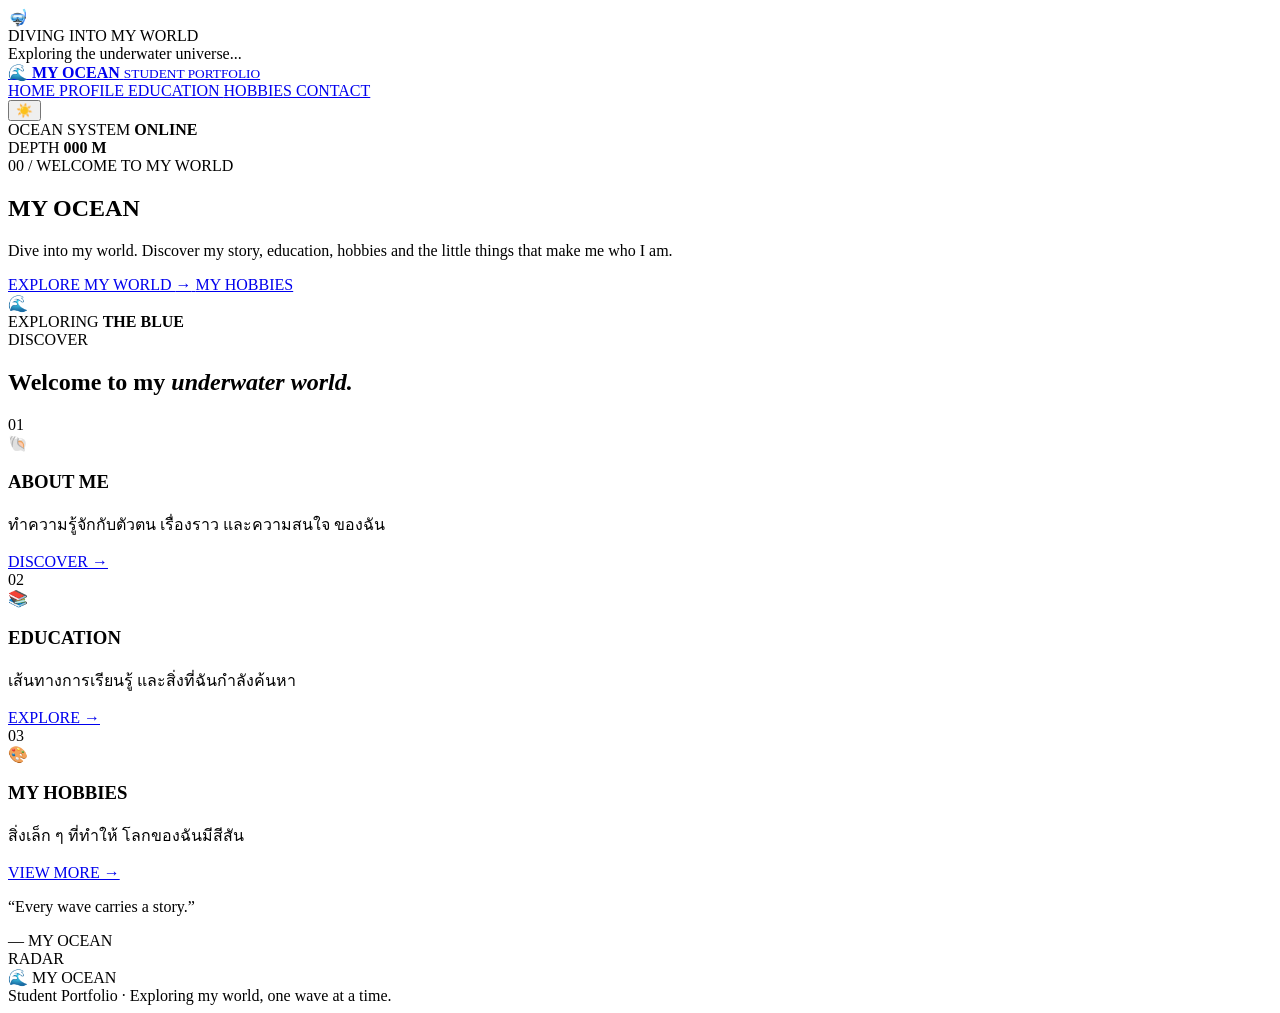
==== index.html @ 71bdeeec "Create index.html" ====
<!DOCTYPE html>
<html lang="th">
<head>
    <meta charset="UTF-8">
    <meta name="viewport" content="width=device-width, initial-scale=1.0">

    <title>My Ocean | Home</title>

    <link rel="stylesheet" href="style.css">

    <script src="script.js" defer></script>
</head>

<body data-page="home">

    <!-- LOADING SCREEN -->
    <div id="loader">

        <div class="loader-ocean">
            <div class="loader-ring"></div>
            <div class="loader-diver">🤿</div>
        </div>

        <div class="loader-title">
            DIVING INTO MY WORLD
        </div>

        <div class="loader-subtitle">
            Exploring the underwater universe...
        </div>

        <div class="loader-dots">
            <span></span>
            <span></span>
            <span></span>
        </div>

    </div>


    <!-- UNDERWATER SCENE -->
    <div class="ocean-scene">

        <div class="water-light"></div>

        <div class="caustics"></div>

        <div class="depth-fog"></div>

        <div class="particle-layer"></div>

        <div class="bubble-layer"></div>

        <div class="fish-layer"></div>

        <!-- CORAL -->
        <div class="coral-bed">

            <span class="coral coral-1"></span>
            <span class="coral coral-2"></span>
            <span class="coral coral-3"></span>
            <span class="coral coral-4"></span>
            <span class="coral coral-5"></span>
            <span class="coral coral-6"></span>
            <span class="coral coral-7"></span>
            <span class="coral coral-8"></span>
            <span class="coral coral-9"></span>
            <span class="coral coral-10"></span>
            <span class="coral coral-11"></span>
            <span class="coral coral-12"></span>

            <div class="seabed-rock rock-1"></div>
            <div class="seabed-rock rock-2"></div>
            <div class="seabed-rock rock-3"></div>

        </div>

    </div>


    <!-- MOUSE EFFECT -->
    <div id="cursor-glow"></div>

    <div id="coral-cursor">
        <span></span>
        <span></span>
        <span></span>
    </div>


    <!-- HEADER -->
    <header class="topbar">

        <a href="index.html" class="logo">
            <span class="logo-wave">🌊</span>

            <span>
                <strong>MY OCEAN</strong>
                <small>STUDENT PORTFOLIO</small>
            </span>
        </a>


        <nav class="nav">

            <a href="index.html" class="active">
                HOME
            </a>

            <a href="profile.html">
                PROFILE
            </a>

            <a href="education.html">
                EDUCATION
            </a>

            <a href="hobby.html">
                HOBBIES
            </a>

            <a href="contact.html">
                CONTACT
            </a>

        </nav>


        <button id="theme-toggle" class="theme-button">
            ☀️
        </button>

    </header>


    <!-- HUD -->
    <div class="hud hud-top-left">

        <div class="hud-line"></div>

        <span>OCEAN SYSTEM</span>

        <strong>ONLINE</strong>

    </div>


    <div class="hud hud-top-right">

        <span>DEPTH</span>

        <strong id="depth-value">
            000 M
        </strong>

    </div>


    <!-- MAIN -->
    <main>

        <section class="hero">

            <div class="hero-content">

                <div class="eyebrow">
                    00 / WELCOME TO MY WORLD
                </div>

                <h1 class="hero-title">
                    MY
                    <span>OCEAN</span>
                </h1>

                <p class="hero-description">

                    Dive into my world.
                    Discover my story,
                    education, hobbies
                    and the little things
                    that make me who I am.

                </p>


                <div class="hero-buttons">

                    <a href="profile.html" class="ocean-button magnetic">
                        EXPLORE MY WORLD
                        <span>→</span>
                    </a>

                    <a href="hobby.html" class="ocean-button secondary magnetic">
                        MY HOBBIES
                    </a>

                </div>

            </div>


            <div class="hero-orb tilt-card">

                <div class="orb-ring ring-1"></div>
                <div class="orb-ring ring-2"></div>
                <div class="orb-ring ring-3"></div>

                <div class="orb-core">
                    🌊
                </div>

                <div class="orb-label">
                    <span>EXPLORING</span>
                    <strong>THE BLUE</strong>
                </div>

            </div>

        </section>


        <!-- INTRO -->
        <section class="section reveal">

            <div class="section-heading">

                <span>
                    DISCOVER
                </span>

                <h2>
                    Welcome to my
                    <em>underwater world.</em>
                </h2>

            </div>


            <div class="glass-grid">

                <article class="glass-card tilt-card">

                    <div class="card-number">
                        01
                    </div>

                    <div class="card-icon">
                        🐚
                    </div>

                    <h3>
                        ABOUT ME
                    </h3>

                    <p>
                        ทำความรู้จักกับตัวตน
                        เรื่องราว และความสนใจ
                        ของฉัน
                    </p>

                    <a href="profile.html">
                        DISCOVER →
                    </a>

                </article>


                <article class="glass-card tilt-card">

                    <div class="card-number">
                        02
                    </div>

                    <div class="card-icon">
                        📚
                    </div>

                    <h3>
                        EDUCATION
                    </h3>

                    <p>
                        เส้นทางการเรียนรู้
                        และสิ่งที่ฉันกำลังค้นหา
                    </p>

                    <a href="education.html">
                        EXPLORE →
                    </a>

                </article>


                <article class="glass-card tilt-card">

                    <div class="card-number">
                        03
                    </div>

                    <div class="card-icon">
                        🎨
                    </div>

                    <h3>
                        MY HOBBIES
                    </h3>

                    <p>
                        สิ่งเล็ก ๆ ที่ทำให้
                        โลกของฉันมีสีสัน
                    </p>

                    <a href="hobby.html">
                        VIEW MORE →
                    </a>

                </article>

            </div>

        </section>


        <!-- QUOTE -->
        <section class="quote-section reveal">

            <div class="quote-line"></div>

            <p>
                “Every wave carries a story.”
            </p>

            <span>
                — MY OCEAN
            </span>

        </section>

    </main>


    <!-- RADAR -->
    <div class="radar">

        <div class="radar-grid"></div>

        <div class="radar-sweep"></div>

        <div id="radar-cursor"></div>

        <div class="radar-center"></div>

        <span class="radar-text">
            RADAR
        </span>

    </div>


    <!-- FOOTER -->
    <footer>

        <div>
            🌊 MY OCEAN
        </div>

        <span>
            Student Portfolio · Exploring my world, one wave at a time.
        </span>

    </footer>

</body>
</html>
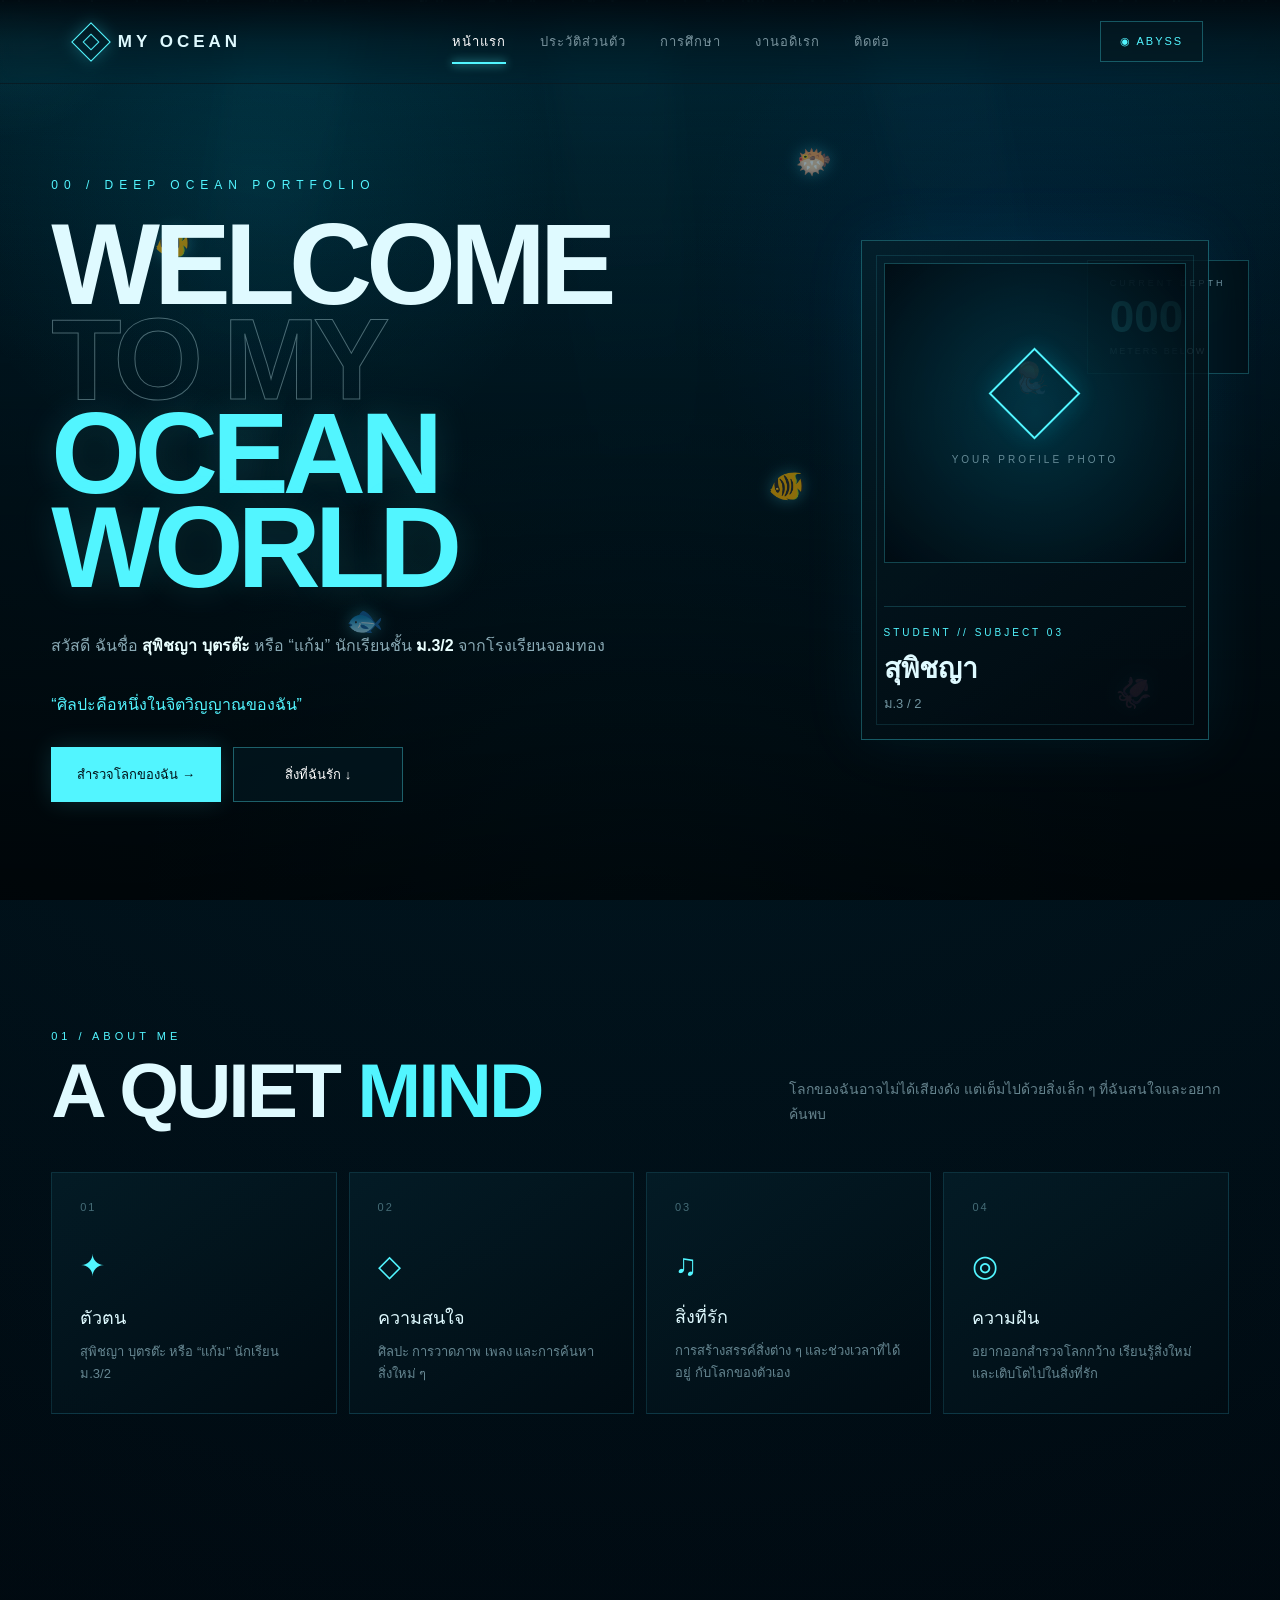
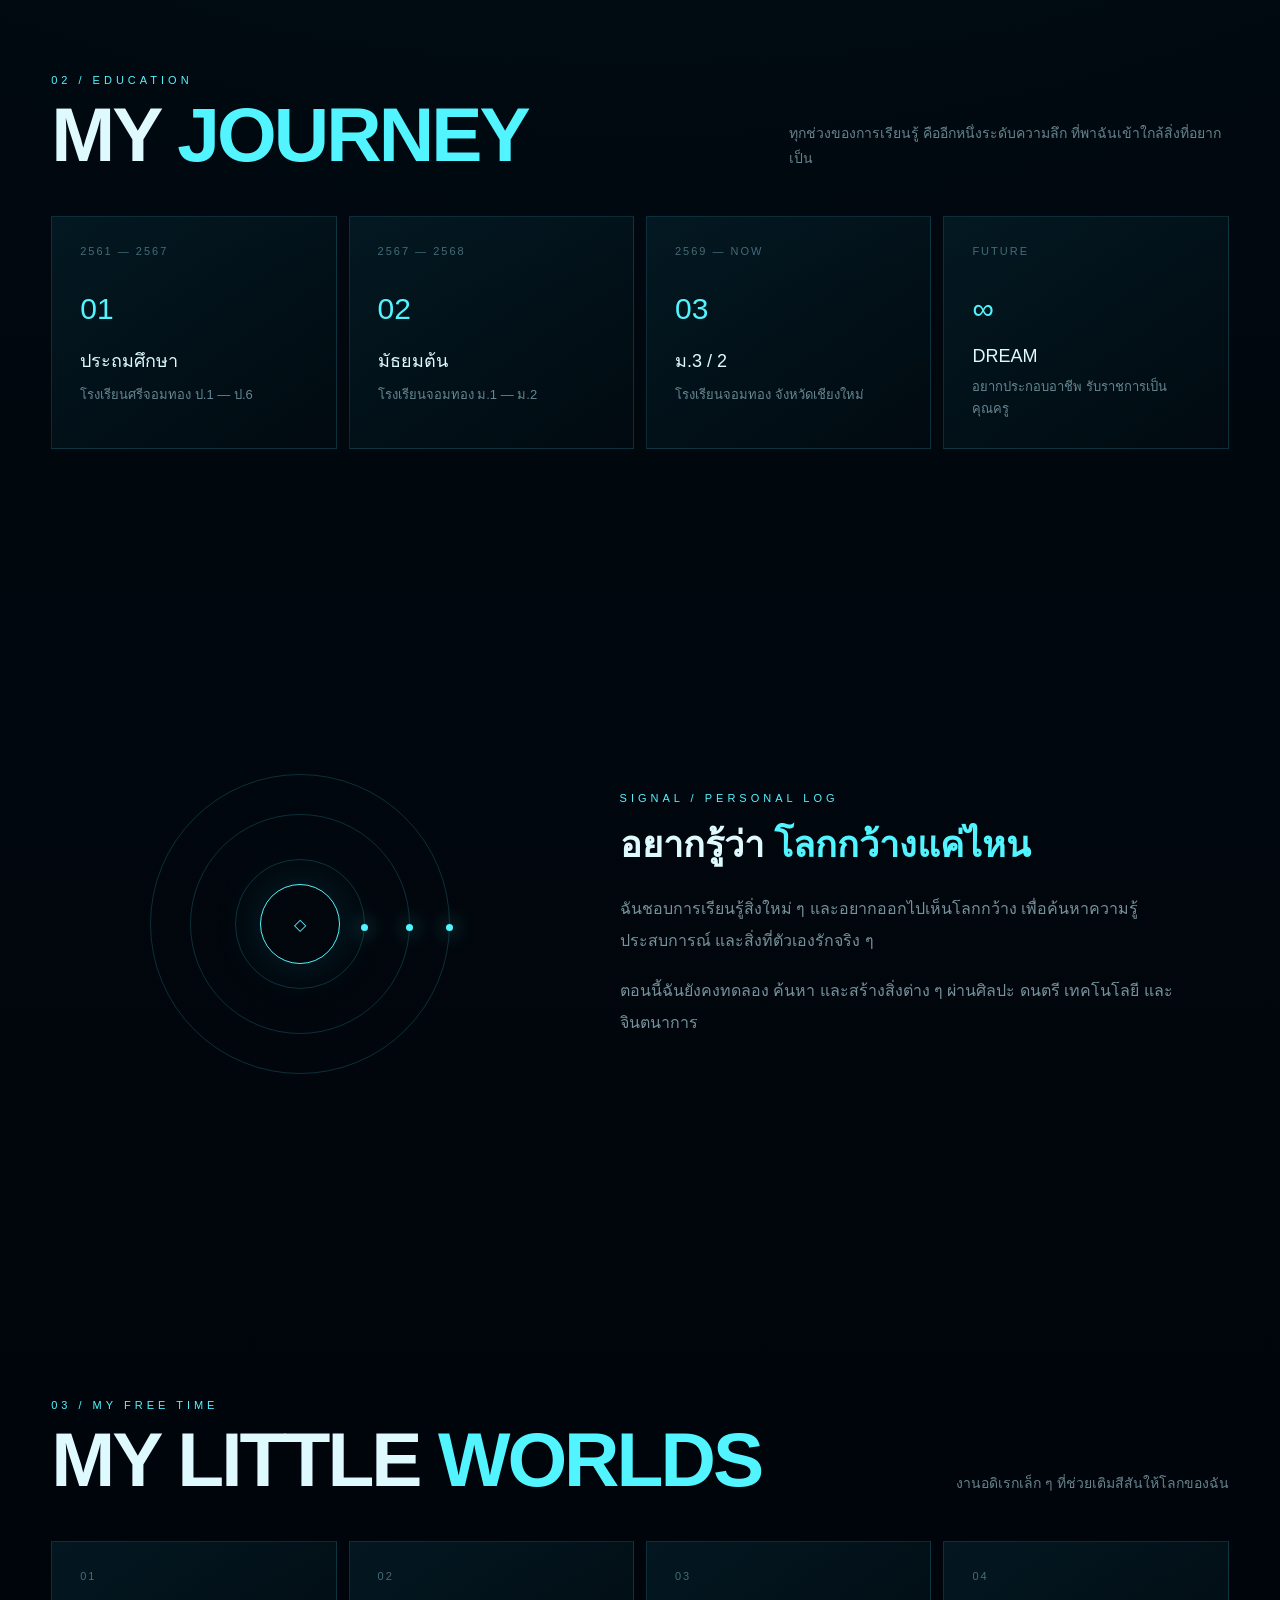
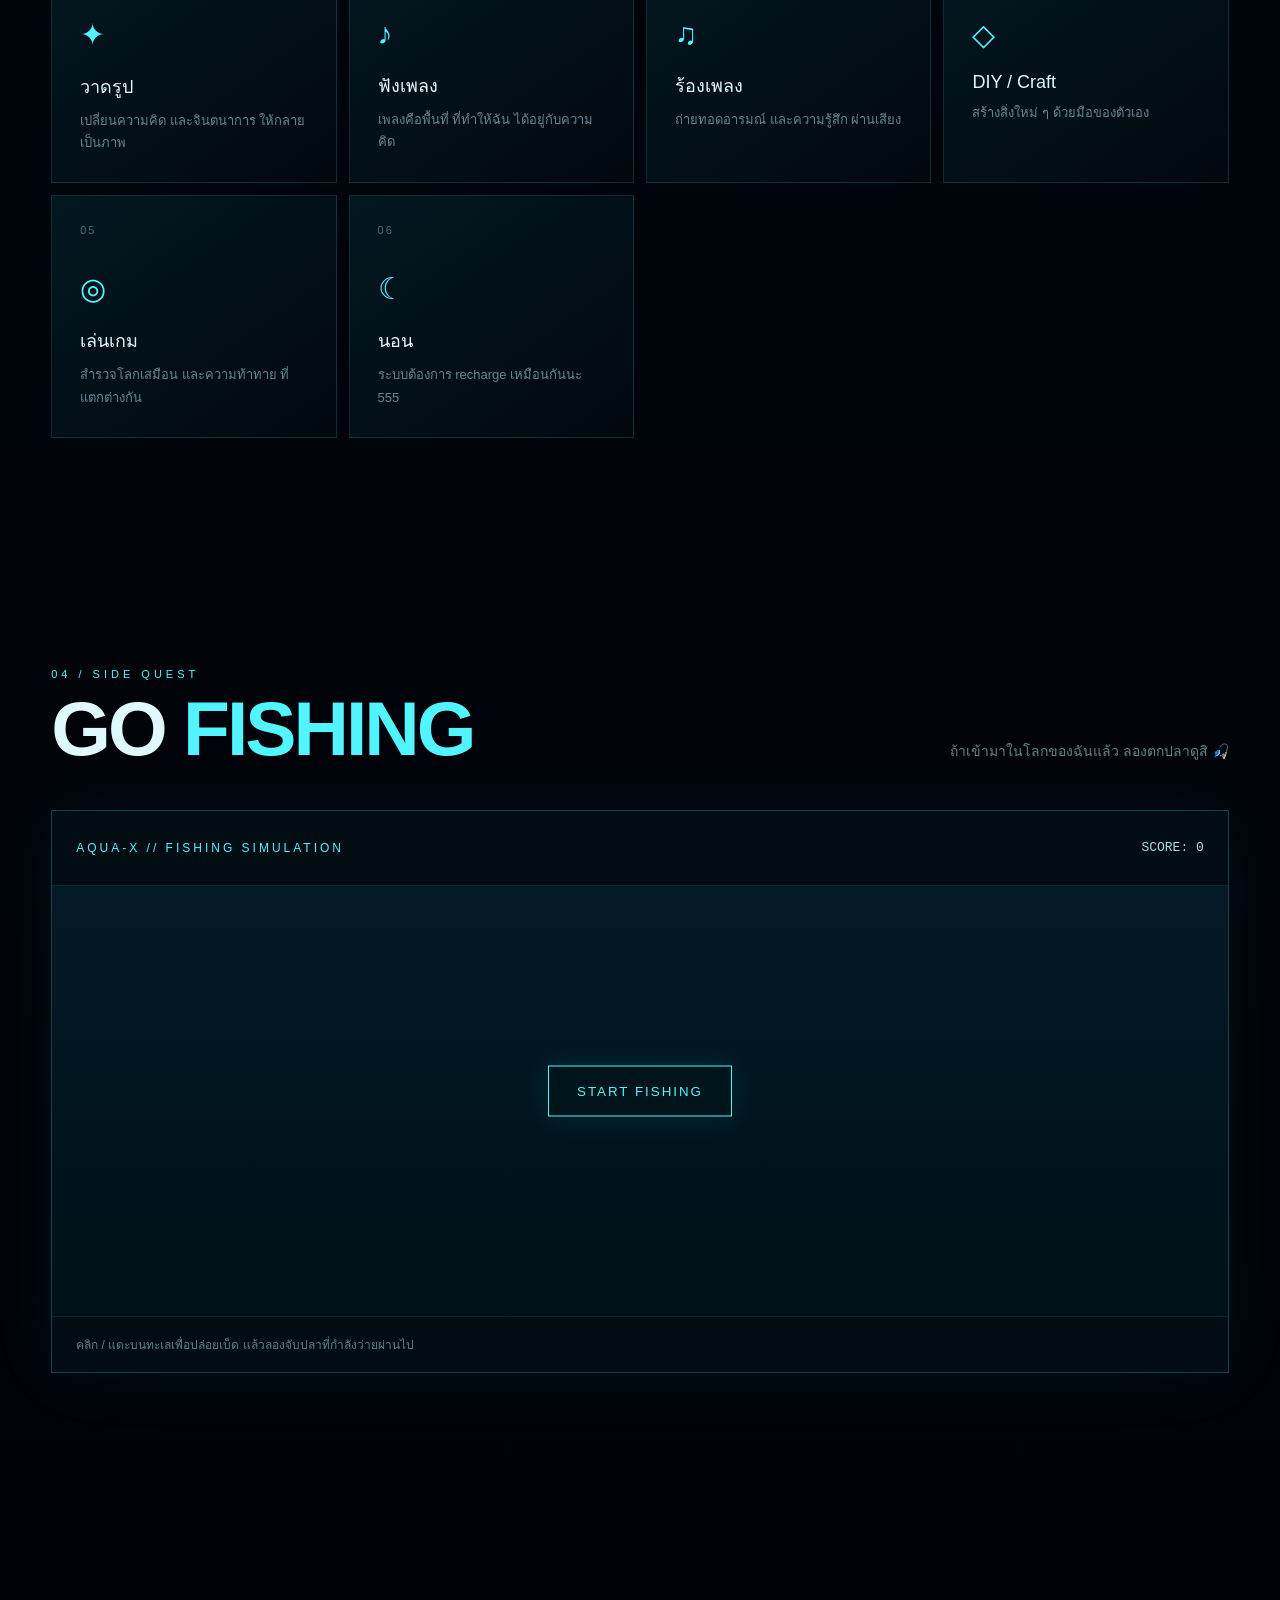
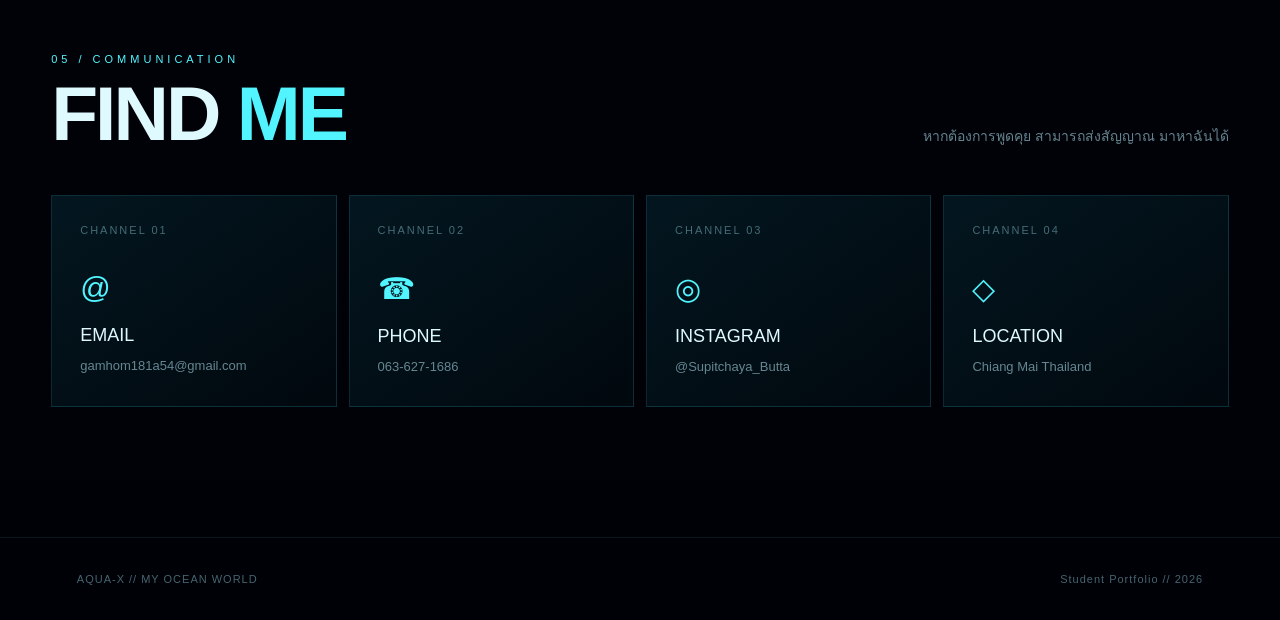
==== commit f1b7ec8d: "Update index.html" ====
--- a/index.html
+++ b/index.html
@@ -1,374 +1,4350 @@
 <!DOCTYPE html>
 <html lang="th">
+
 <head>
-    <meta charset="UTF-8">
-    <meta name="viewport" content="width=device-width, initial-scale=1.0">
-
-    <title>My Ocean | Home</title>
-
-    <link rel="stylesheet" href="style.css">
-
-    <script src="script.js" defer></script>
+
+<meta charset="UTF-8">
+
+<meta
+    name="viewport"
+    content="width=device-width, initial-scale=1.0"
+>
+
+<title>
+    AQUA-X // My Ocean World
+</title>
+
+<style>
+
+/* =========================================================
+   AQUA-X // ONE FILE EDITION
+   HTML + CSS + JAVASCRIPT
+   ========================================================= */
+
+:root{
+
+    --bg:
+        #01060b;
+
+    --bg2:
+        #02131b;
+
+    --panel:
+        rgba(4,22,30,.72);
+
+    --text:
+        #dffaff;
+
+    --muted:
+        #7193a0;
+
+    --cyan:
+        #52f5ff;
+
+    --cyan2:
+        #00aeca;
+
+    --blue:
+        #1479ff;
+
+    --violet:
+        #8a5cff;
+
+    --magenta:
+        #ff3fd5;
+
+    --green:
+        #2dffc2;
+
+    --line:
+        rgba(82,245,255,.22);
+
+    --shadow:
+        0 0 40px rgba(0,220,255,.12);
+
+    --font:
+        "Segoe UI",
+        "Noto Sans Thai",
+        Arial,
+        sans-serif;
+}
+
+
+/* =========================================================
+   RESET
+   ========================================================= */
+
+*{
+    box-sizing:border-box;
+    margin:0;
+    padding:0;
+}
+
+html{
+    scroll-behavior:smooth;
+}
+
+body{
+
+    min-height:100vh;
+
+    background:
+        radial-gradient(
+            circle at 50% 0%,
+            rgba(0,100,130,.20),
+            transparent 35%
+        ),
+        linear-gradient(
+            180deg,
+            #010b12,
+            #00040a 70%,
+            #000107
+        );
+
+    color:var(--text);
+
+    font-family:var(--font);
+
+    overflow-x:hidden;
+
+    transition:
+        background 1s ease,
+        color 1s ease;
+}
+
+button,
+a{
+    font-family:inherit;
+}
+
+button{
+    cursor:pointer;
+}
+
+
+/* =========================================================
+   SCROLL BAR
+   ========================================================= */
+
+::-webkit-scrollbar{
+    width:7px;
+}
+
+::-webkit-scrollbar-track{
+    background:#010409;
+}
+
+::-webkit-scrollbar-thumb{
+    background:
+        linear-gradient(
+            180deg,
+            var(--cyan),
+            var(--violet)
+        );
+
+    border-radius:10px;
+}
+
+
+/* =========================================================
+   LOADING SCREEN
+   ========================================================= */
+
+#loader{
+
+    position:fixed;
+
+    inset:0;
+
+    z-index:99999;
+
+    display:flex;
+
+    align-items:center;
+
+    justify-content:center;
+
+    background:
+        radial-gradient(
+            circle,
+            rgba(0,180,220,.14),
+            transparent 38%
+        ),
+        #00050b;
+
+    transition:
+        opacity .8s ease,
+        visibility .8s ease;
+}
+
+#loader.hide{
+
+    opacity:0;
+
+    visibility:hidden;
+
+    pointer-events:none;
+}
+
+.boot-window{
+
+    width:min(760px,90%);
+
+    padding:38px;
+
+    border:1px solid rgba(69,240,255,.35);
+
+    background:
+        linear-gradient(
+            135deg,
+            rgba(5,28,38,.88),
+            rgba(0,8,14,.94)
+        );
+
+    position:relative;
+
+    box-shadow:
+        0 0 80px rgba(0,210,255,.13),
+        inset 0 0 50px rgba(0,160,255,.04);
+
+    overflow:hidden;
+}
+
+.boot-window::before{
+
+    content:"";
+
+    position:absolute;
+
+    inset:8px;
+
+    border:1px solid rgba(69,240,255,.10);
+
+    pointer-events:none;
+}
+
+.boot-window::after{
+
+    content:"";
+
+    position:absolute;
+
+    width:180px;
+
+    height:180px;
+
+    border-radius:50%;
+
+    right:-80px;
+
+    top:-80px;
+
+    border:1px solid rgba(69,240,255,.25);
+
+    box-shadow:
+        0 0 40px rgba(0,230,255,.12);
+}
+
+.boot-title{
+
+    color:var(--cyan);
+
+    letter-spacing:7px;
+
+    font-size:14px;
+
+    margin-bottom:30px;
+}
+
+.boot-lines{
+
+    display:grid;
+
+    gap:13px;
+
+    color:#a9d7df;
+
+    font-family:monospace;
+
+    font-size:15px;
+}
+
+.boot-line{
+
+    opacity:.2;
+
+    transform:translateX(-10px);
+
+    transition:.4s;
+}
+
+.boot-line.active{
+
+    opacity:1;
+
+    transform:translateX(0);
+
+}
+
+.boot-line::before{
+
+    content:"> ";
+
+    color:var(--cyan);
+}
+
+.boot-progress{
+
+    height:4px;
+
+    background:
+        rgba(255,255,255,.08);
+
+    margin-top:45px;
+
+    overflow:hidden;
+}
+
+.boot-progress-bar{
+
+    height:100%;
+
+    width:0%;
+
+    background:
+        linear-gradient(
+            90deg,
+            var(--cyan),
+            var(--blue),
+            var(--magenta)
+        );
+
+    box-shadow:
+        0 0 20px var(--cyan);
+
+    transition:
+        width .15s linear;
+}
+
+.boot-percent{
+
+    margin-top:13px;
+
+    color:var(--cyan);
+
+    font-family:monospace;
+
+    font-size:12px;
+
+    text-align:right;
+}
+
+
+/* =========================================================
+   CURSOR
+   ========================================================= */
+
+.cursor-glow{
+
+    position:fixed;
+
+    width:300px;
+
+    height:300px;
+
+    border-radius:50%;
+
+    pointer-events:none;
+
+    z-index:5;
+
+    transform:translate(-50%,-50%);
+
+    background:
+        radial-gradient(
+            circle,
+            rgba(52,237,255,.09),
+            transparent 65%
+        );
+
+    mix-blend-mode:screen;
+}
+
+
+/* =========================================================
+   OCEAN BACKGROUND
+   ========================================================= */
+
+.ocean{
+
+    position:fixed;
+
+    inset:0;
+
+    z-index:-10;
+
+    overflow:hidden;
+
+    background:
+        linear-gradient(
+            180deg,
+            rgba(0,27,39,.75),
+            transparent 40%
+        );
+}
+
+.ocean::before{
+
+    content:"";
+
+    position:absolute;
+
+    inset:0;
+
+    background:
+
+        radial-gradient(
+            circle at 20% 20%,
+            rgba(0,215,255,.09),
+            transparent 25%
+        ),
+
+        radial-gradient(
+            circle at 80% 30%,
+            rgba(0,110,255,.07),
+            transparent 28%
+        ),
+
+        radial-gradient(
+            circle at 50% 100%,
+            rgba(0,50,70,.18),
+            transparent 45%
+        );
+}
+
+.depth-gradient{
+
+    position:absolute;
+
+    inset:0;
+
+    background:
+        linear-gradient(
+            180deg,
+            rgba(0,160,190,.08),
+            transparent 30%,
+            rgba(0,0,0,.65) 100%
+        );
+}
+
+
+/* =========================================================
+   ABYSS LIGHT RAYS
+   ========================================================= */
+
+.light-rays{
+
+    position:absolute;
+
+    top:-10%;
+
+    left:50%;
+
+    width:100%;
+
+    height:100%;
+
+    transform:translateX(-50%);
+
+    opacity:.35;
+}
+
+.ray{
+
+    position:absolute;
+
+    top:0;
+
+    width:120px;
+
+    height:70%;
+
+    background:
+        linear-gradient(
+            180deg,
+            rgba(78,230,255,.08),
+            transparent
+        );
+
+    filter:blur(15px);
+
+    transform-origin:top;
+
+    animation:
+        rayMove 8s ease-in-out infinite alternate;
+}
+
+.ray:nth-child(1){
+
+    left:20%;
+
+    transform:rotate(10deg);
+}
+
+.ray:nth-child(2){
+
+    left:42%;
+
+    transform:rotate(-5deg);
+
+    animation-delay:2s;
+}
+
+.ray:nth-child(3){
+
+    left:65%;
+
+    transform:rotate(-13deg);
+
+    animation-delay:4s;
+}
+
+@keyframes rayMove{
+
+    from{
+        opacity:.25;
+    }
+
+    to{
+        opacity:.55;
+    }
+}
+
+
+/* =========================================================
+   PARTICLES
+   ========================================================= */
+
+.particles{
+
+    position:absolute;
+
+    inset:0;
+}
+
+.particle{
+
+    position:absolute;
+
+    width:2px;
+
+    height:2px;
+
+    border-radius:50%;
+
+    background:#8cf8ff;
+
+    box-shadow:
+        0 0 8px #32eaff;
+
+    opacity:.5;
+
+    animation:
+        floatParticle
+        var(--duration)
+        linear
+        infinite;
+}
+
+@keyframes floatParticle{
+
+    0%{
+        transform:
+            translateY(110vh)
+            translateX(0);
+        opacity:0;
+    }
+
+    15%{
+        opacity:.6;
+    }
+
+    85%{
+        opacity:.35;
+    }
+
+    100%{
+        transform:
+            translateY(-10vh)
+            translateX(var(--drift));
+        opacity:0;
+    }
+}
+
+
+/* =========================================================
+   SEA CREATURES
+   ========================================================= */
+
+.creatures{
+
+    position:absolute;
+
+    inset:0;
+
+    pointer-events:none;
+}
+
+.creature{
+
+    position:absolute;
+
+    font-size:30px;
+
+    filter:
+        drop-shadow(
+            0 0 8px rgba(80,230,255,.5)
+        );
+
+    opacity:.55;
+
+    animation:
+        swim
+        var(--swim)
+        ease-in-out
+        infinite alternate;
+}
+
+@keyframes swim{
+
+    from{
+        transform:
+            translateX(-20px)
+            translateY(0)
+            rotate(-3deg);
+    }
+
+    to{
+        transform:
+            translateX(70px)
+            translateY(-35px)
+            rotate(4deg);
+    }
+}
+
+.c1{
+    top:25%;
+    left:12%;
+    --swim:9s;
+}
+
+.c2{
+    top:40%;
+    right:18%;
+    --swim:12s;
+}
+
+.c3{
+    top:67%;
+    left:27%;
+    --swim:14s;
+}
+
+.c4{
+    top:16%;
+    right:35%;
+    --swim:11s;
+}
+
+.c5{
+    top:75%;
+    right:10%;
+    --swim:15s;
+}
+
+.c6{
+    top:52%;
+    left:60%;
+    --swim:10s;
+}
+
+
+/* =========================================================
+   NAVIGATION
+   ========================================================= */
+
+.nav{
+
+    position:fixed;
+
+    top:0;
+
+    left:0;
+
+    right:0;
+
+    height:84px;
+
+    z-index:100;
+
+    display:flex;
+
+    align-items:center;
+
+    justify-content:space-between;
+
+    padding:
+        0
+        clamp(20px,6vw,90px);
+
+    background:
+        linear-gradient(
+            180deg,
+            rgba(1,9,15,.94),
+            rgba(1,9,15,.35),
+            transparent
+        );
+
+    backdrop-filter:
+        blur(10px);
+
+    border-bottom:
+        1px solid rgba(75,220,255,.08);
+}
+
+.logo{
+
+    display:flex;
+
+    align-items:center;
+
+    gap:13px;
+
+    font-weight:700;
+
+    letter-spacing:4px;
+
+    font-size:17px;
+}
+
+.logo-icon{
+
+    width:28px;
+
+    height:28px;
+
+    border:
+        1px solid var(--cyan);
+
+    transform:rotate(45deg);
+
+    position:relative;
+
+    box-shadow:
+        0 0 16px rgba(60,240,255,.25);
+}
+
+.logo-icon::after{
+
+    content:"";
+
+    position:absolute;
+
+    inset:7px;
+
+    border:
+        1px solid var(--cyan);
+}
+
+.nav-links{
+
+    display:flex;
+
+    gap:34px;
+
+    align-items:center;
+}
+
+.nav-links a{
+
+    color:#78939d;
+
+    text-decoration:none;
+
+    font-size:13px;
+
+    letter-spacing:1px;
+
+    position:relative;
+
+    transition:.3s;
+}
+
+.nav-links a:hover,
+.nav-links a.active{
+
+    color:white;
+}
+
+.nav-links a.active::after{
+
+    content:"";
+
+    position:absolute;
+
+    left:0;
+
+    right:0;
+
+    bottom:-12px;
+
+    height:2px;
+
+    background:var(--cyan);
+
+    box-shadow:
+        0 0 10px var(--cyan);
+}
+
+.theme-button{
+
+    border:
+        1px solid rgba(72,238,255,.3);
+
+    background:
+        rgba(4,25,34,.7);
+
+    color:var(--cyan);
+
+    padding:
+        13px 19px;
+
+    letter-spacing:2px;
+
+    font-size:11px;
+
+    transition:.4s;
+}
+
+.theme-button:hover{
+
+    background:
+        rgba(50,230,255,.1);
+
+    box-shadow:
+        0 0 30px rgba(50,230,255,.15);
+}
+
+
+/* =========================================================
+   MAIN
+   ========================================================= */
+
+main{
+
+    position:relative;
+
+    z-index:2;
+}
+
+section{
+
+    position:relative;
+
+    width:min(1320px,92%);
+
+    margin:auto;
+}
+
+
+/* =========================================================
+   HERO
+   ========================================================= */
+
+.hero{
+
+    min-height:100vh;
+
+    display:grid;
+
+    grid-template-columns:
+        minmax(0,1.3fr)
+        minmax(300px,.7fr);
+
+    align-items:center;
+
+    gap:70px;
+
+    padding-top:80px;
+}
+
+.hero-kicker{
+
+    color:var(--cyan);
+
+    letter-spacing:6px;
+
+    font-size:12px;
+
+    margin-bottom:25px;
+}
+
+.hero-title{
+
+    font-size:
+        clamp(65px,9vw,145px);
+
+    line-height:.82;
+
+    letter-spacing:-6px;
+
+    font-weight:800;
+
+    margin-bottom:35px;
+}
+
+.hero-title .outline{
+
+    color:transparent;
+
+    -webkit-text-stroke:
+        1px rgba(210,250,255,.35);
+
+    display:block;
+}
+
+.hero-title .bright{
+
+    color:var(--cyan);
+
+    display:block;
+
+    text-shadow:
+        0 0 35px rgba(60,240,255,.15);
+}
+
+.hero-description{
+
+    max-width:720px;
+
+    color:#89aab5;
+
+    line-height:2;
+
+    font-size:16px;
+
+    margin-bottom:30px;
+}
+
+.hero-description strong{
+
+    color:#eaffff;
+}
+
+.quote{
+
+    color:var(--cyan);
+
+    font-size:16px;
+
+    margin-bottom:30px;
+}
+
+.hero-buttons{
+
+    display:flex;
+
+    gap:12px;
+
+    flex-wrap:wrap;
+}
+
+.btn{
+
+    display:inline-flex;
+
+    align-items:center;
+
+    justify-content:center;
+
+    min-width:170px;
+
+    padding:16px 23px;
+
+    text-decoration:none;
+
+    border:1px solid rgba(80,240,255,.35);
+
+    color:white;
+
+    background:
+        rgba(3,25,34,.65);
+
+    transition:.35s;
+
+    font-size:13px;
+}
+
+.btn.primary{
+
+    color:#001017;
+
+    background:var(--cyan);
+
+    border-color:var(--cyan);
+
+    box-shadow:
+        0 0 25px rgba(65,240,255,.15);
+}
+
+.btn:hover{
+
+    transform:translateY(-4px);
+
+    box-shadow:
+        0 12px 30px rgba(0,230,255,.13);
+}
+
+
+/* =========================================================
+   HERO DATA PANEL
+   ========================================================= */
+
+.hero-panel{
+
+    position:relative;
+
+    min-height:520px;
+
+    display:flex;
+
+    align-items:center;
+
+    justify-content:center;
+}
+
+.profile-frame{
+
+    width:min(370px,90%);
+
+    height:500px;
+
+    border:
+        1px solid rgba(72,238,255,.3);
+
+    background:
+        linear-gradient(
+            145deg,
+            rgba(4,32,43,.75),
+            rgba(1,9,15,.85)
+        );
+
+    position:relative;
+
+    overflow:hidden;
+
+    box-shadow:
+        0 0 60px rgba(0,190,255,.08);
+}
+
+.profile-frame::before{
+
+    content:"";
+
+    position:absolute;
+
+    inset:14px;
+
+    border:
+        1px solid rgba(72,238,255,.12);
+
+    pointer-events:none;
+}
+
+.profile-photo{
+
+    position:absolute;
+
+    left:22px;
+
+    right:22px;
+
+    top:22px;
+
+    height:300px;
+
+    overflow:hidden;
+
+    border:
+        1px solid rgba(72,238,255,.25);
+
+    background:
+        radial-gradient(
+            circle,
+            rgba(0,180,220,.18),
+            rgba(0,10,17,.85)
+        );
+
+    display:flex;
+
+    align-items:center;
+
+    justify-content:center;
+}
+
+.profile-photo img{
+
+    width:100%;
+
+    height:100%;
+
+    object-fit:cover;
+
+    display:none;
+}
+
+.profile-photo.has-image img{
+
+    display:block;
+}
+
+.photo-placeholder{
+
+    text-align:center;
+
+    color:#658b97;
+}
+
+.photo-symbol{
+
+    width:65px;
+
+    height:65px;
+
+    border:
+        2px solid var(--cyan);
+
+    transform:rotate(45deg);
+
+    margin:auto auto 28px;
+
+    box-shadow:
+        0 0 25px rgba(0,230,255,.2);
+}
+
+.photo-label{
+
+    font-size:10px;
+
+    letter-spacing:3px;
+}
+
+.profile-info{
+
+    position:absolute;
+
+    left:22px;
+
+    right:22px;
+
+    bottom:25px;
+
+    border-top:
+        1px solid rgba(72,238,255,.18);
+
+    padding-top:20px;
+}
+
+.profile-tag{
+
+    color:var(--cyan);
+
+    letter-spacing:3px;
+
+    font-size:10px;
+
+    margin-bottom:8px;
+}
+
+.profile-name{
+
+    font-size:28px;
+
+    font-weight:700;
+
+    margin-bottom:3px;
+}
+
+.profile-class{
+
+    color:#7195a0;
+
+    font-size:13px;
+}
+
+.depth-display{
+
+    position:absolute;
+
+    right:-20px;
+
+    top:30px;
+
+    padding:17px 22px;
+
+    border:
+        1px solid rgba(72,238,255,.25);
+
+    background:
+        rgba(2,16,23,.88);
+
+    backdrop-filter:blur(12px);
+}
+
+.depth-label{
+
+    font-size:9px;
+
+    letter-spacing:3px;
+
+    color:#6e909b;
+}
+
+.depth-number{
+
+    font-size:44px;
+
+    color:var(--cyan);
+
+    font-weight:700;
+
+    line-height:1;
+
+    margin:7px 0;
+}
+
+.depth-unit{
+
+    font-size:9px;
+
+    color:#63818a;
+
+    letter-spacing:2px;
+}
+
+
+/* =========================================================
+   SECTION HEADER
+   ========================================================= */
+
+.section{
+
+    padding:
+        130px
+        0;
+}
+
+.section-head{
+
+    display:flex;
+
+    justify-content:space-between;
+
+    align-items:end;
+
+    gap:30px;
+
+    margin-bottom:45px;
+}
+
+.section-number{
+
+    color:var(--cyan);
+
+    letter-spacing:4px;
+
+    font-size:11px;
+
+    margin-bottom:12px;
+}
+
+.section-title{
+
+    font-size:
+        clamp(42px,6vw,80px);
+
+    line-height:.95;
+
+    letter-spacing:-3px;
+}
+
+.section-title span{
+
+    color:var(--cyan);
+}
+
+.section-description{
+
+    max-width:440px;
+
+    color:#65838d;
+
+    line-height:1.8;
+
+    font-size:14px;
+}
+
+
+/* =========================================================
+   INFO GRID
+   ========================================================= */
+
+.info-grid{
+
+    display:grid;
+
+    grid-template-columns:
+        repeat(4,1fr);
+
+    gap:12px;
+}
+
+.info-card{
+
+    min-height:200px;
+
+    padding:28px;
+
+    border:
+        1px solid rgba(70,220,255,.15);
+
+    background:
+        linear-gradient(
+            145deg,
+            rgba(5,34,45,.65),
+            rgba(1,12,18,.65)
+        );
+
+    position:relative;
+
+    overflow:hidden;
+
+    transition:
+        transform .4s,
+        border .4s,
+        background .4s;
+}
+
+.info-card:hover{
+
+    transform:
+        translateY(-8px);
+
+    border-color:
+        rgba(70,240,255,.55);
+
+    background:
+        linear-gradient(
+            145deg,
+            rgba(5,50,65,.8),
+            rgba(1,14,21,.8)
+        );
+}
+
+.info-number{
+
+    color:#456c77;
+
+    font-size:11px;
+
+    letter-spacing:2px;
+
+    margin-bottom:35px;
+}
+
+.info-icon{
+
+    color:var(--cyan);
+
+    font-size:30px;
+
+    margin-bottom:20px;
+}
+
+.info-title{
+
+    font-size:18px;
+
+    margin-bottom:9px;
+}
+
+.info-text{
+
+    color:#668792;
+
+    font-size:13px;
+
+    line-height:1.7;
+}
+
+
+/* =========================================================
+   STORY SECTION
+   ========================================================= */
+
+.story{
+
+    display:grid;
+
+    grid-template-columns:
+        .9fr
+        1.1fr;
+
+    gap:70px;
+
+    align-items:center;
+}
+
+.story-orbit{
+
+    height:430px;
+
+    position:relative;
+
+    display:flex;
+
+    justify-content:center;
+
+    align-items:center;
+}
+
+.orbit{
+
+    position:absolute;
+
+    border:
+        1px solid rgba(70,235,255,.18);
+
+    border-radius:50%;
+
+    animation:
+        orbitSpin
+        20s
+        linear
+        infinite;
+}
+
+.orbit.one{
+
+    width:300px;
+    height:300px;
+}
+
+.orbit.two{
+
+    width:220px;
+    height:220px;
+
+    animation-duration:14s;
+
+    animation-direction:reverse;
+}
+
+.orbit.three{
+
+    width:130px;
+    height:130px;
+
+    animation-duration:8s;
+}
+
+.orbit::before{
+
+    content:"";
+
+    position:absolute;
+
+    width:7px;
+
+    height:7px;
+
+    background:var(--cyan);
+
+    border-radius:50%;
+
+    top:50%;
+
+    right:-4px;
+
+    box-shadow:
+        0 0 20px var(--cyan);
+}
+
+.core{
+
+    width:80px;
+
+    height:80px;
+
+    border:
+        1px solid var(--cyan);
+
+    border-radius:50%;
+
+    display:flex;
+
+    align-items:center;
+
+    justify-content:center;
+
+    color:var(--cyan);
+
+    box-shadow:
+        0 0 50px rgba(50,230,255,.15);
+}
+
+@keyframes orbitSpin{
+
+    to{
+        transform:rotate(360deg);
+    }
+}
+
+.story-text h3{
+
+    font-size:36px;
+
+    margin-bottom:20px;
+}
+
+.story-text p{
+
+    color:#76939d;
+
+    line-height:2;
+
+    margin-bottom:18px;
+}
+
+
+/* =========================================================
+   FISHING GAME
+   ========================================================= */
+
+.game-section{
+
+    padding:
+        100px
+        0
+        150px;
+}
+
+.game-shell{
+
+    border:
+        1px solid rgba(60,240,255,.25);
+
+    background:
+        rgba(2,15,22,.82);
+
+    position:relative;
+
+    overflow:hidden;
+
+    box-shadow:
+        0 0 70px rgba(0,210,255,.06);
+}
+
+.game-top{
+
+    min-height:75px;
+
+    padding:
+        18px 24px;
+
+    display:flex;
+
+    justify-content:space-between;
+
+    align-items:center;
+
+    border-bottom:
+        1px solid rgba(70,220,255,.14);
+}
+
+.game-title{
+
+    color:var(--cyan);
+
+    letter-spacing:3px;
+
+    font-size:12px;
+}
+
+.game-score{
+
+    font-family:monospace;
+
+    color:#a9dce3;
+}
+
+#fishingCanvas{
+
+    width:100%;
+
+    height:430px;
+
+    display:block;
+
+    cursor:crosshair;
+
+    background:
+        linear-gradient(
+            180deg,
+            #021a25,
+            #001018
+        );
+}
+
+.game-help{
+
+    padding:
+        18px 24px;
+
+    color:#607f89;
+
+    font-size:12px;
+
+    border-top:
+        1px solid rgba(70,220,255,.12);
+}
+
+.game-start{
+
+    position:absolute;
+
+    left:50%;
+
+    top:50%;
+
+    transform:translate(-50%,-50%);
+
+    border:
+        1px solid var(--cyan);
+
+    background:
+        rgba(0,20,27,.88);
+
+    color:var(--cyan);
+
+    padding:
+        17px 28px;
+
+    letter-spacing:2px;
+
+    z-index:4;
+
+    box-shadow:
+        0 0 30px rgba(0,220,255,.12);
+}
+
+.game-start.hide{
+
+    display:none;
+}
+
+
+/* =========================================================
+   FOOTER
+   ========================================================= */
+
+footer{
+
+    border-top:
+        1px solid rgba(70,220,255,.1);
+
+    padding:
+        35px 6%;
+
+    display:flex;
+
+    justify-content:space-between;
+
+    color:#45656f;
+
+    font-size:11px;
+
+    letter-spacing:1px;
+}
+
+
+/* =========================================================
+   NEXUS THEME
+   ========================================================= */
+
+body.nexus{
+
+    --bg:#02030a;
+
+    --bg2:#07111b;
+
+    --cyan:#5effed;
+
+    --cyan2:#16c7c0;
+
+    --blue:#287bff;
+
+    --violet:#9c6bff;
+
+    --magenta:#ff3bd4;
+
+    --green:#42ffc9;
+
+    --line:rgba(94,255,237,.22);
+}
+
+body.nexus .ocean{
+
+    background:
+        radial-gradient(
+            circle at 50% 45%,
+            rgba(0,255,220,.08),
+            transparent 30%
+        ),
+        linear-gradient(
+            180deg,
+            #030b15,
+            #05030d
+        );
+}
+
+body.nexus .depth-gradient{
+
+    background:
+        linear-gradient(
+            180deg,
+            rgba(0,255,225,.05),
+            transparent 30%,
+            rgba(0,0,0,.75)
+        );
+}
+
+
+/* =========================================================
+   NEXUS GRID
+   ========================================================= */
+
+body.nexus .ocean::after{
+
+    content:"";
+
+    position:absolute;
+
+    inset:0;
+
+    opacity:.32;
+
+    background-image:
+
+        linear-gradient(
+            rgba(75,255,237,.07) 1px,
+            transparent 1px
+        ),
+
+        linear-gradient(
+            90deg,
+            rgba(75,255,237,.07) 1px,
+            transparent 1px
+        );
+
+    background-size:
+        45px 45px;
+
+    mask-image:
+        linear-gradient(
+            to bottom,
+            transparent,
+            black 15%,
+            black 80%,
+            transparent
+        );
+}
+
+
+/* =========================================================
+   NEXUS SCANLINES
+   ========================================================= */
+
+body.nexus main::before{
+
+    content:"";
+
+    position:fixed;
+
+    inset:0;
+
+    pointer-events:none;
+
+    z-index:50;
+
+    opacity:.10;
+
+    background:
+        repeating-linear-gradient(
+            0deg,
+            transparent 0px,
+            transparent 3px,
+            rgba(255,255,255,.04) 4px
+        );
+
+    animation:
+        scanMove
+        7s
+        linear
+        infinite;
+}
+
+@keyframes scanMove{
+
+    from{
+        transform:translateY(0);
+    }
+
+    to{
+        transform:translateY(20px);
+    }
+}
+
+
+/* =========================================================
+   NEXUS CREATURES BECOME DRONES
+   ========================================================= */
+
+body.nexus .creature{
+
+    filter:
+        drop-shadow(
+            0 0 12px var(--cyan)
+        );
+
+    opacity:.65;
+
+    font-size:24px;
+}
+
+body.nexus .creature::after{
+
+    content:"";
+
+    position:absolute;
+
+    inset:-8px;
+
+    border:
+        1px solid rgba(90,255,235,.25);
+
+    border-radius:50%;
+
+    animation:
+        dronePulse
+        2s
+        infinite;
+}
+
+@keyframes dronePulse{
+
+    0%,
+    100%{
+        transform:scale(.8);
+
+        opacity:.2;
+    }
+
+    50%{
+        transform:scale(1.25);
+
+        opacity:.7;
+    }
+}
+
+
+/* =========================================================
+   NEXUS HUD
+   ========================================================= */
+
+body.nexus .profile-frame{
+
+    background:
+        linear-gradient(
+            145deg,
+            rgba(0,65,65,.28),
+            rgba(9,2,24,.78)
+        );
+
+    border-color:
+        rgba(94,255,237,.5);
+
+    box-shadow:
+        0 0 80px rgba(0,255,225,.10),
+        inset 0 0 50px rgba(0,255,225,.04);
+}
+
+body.nexus .profile-frame::after{
+
+    content:"SCAN // ACTIVE";
+
+    position:absolute;
+
+    top:14px;
+
+    left:20px;
+
+    color:var(--green);
+
+    font-family:monospace;
+
+    font-size:9px;
+
+    letter-spacing:2px;
+}
+
+body.nexus .profile-photo{
+
+    background:
+        radial-gradient(
+            circle,
+            rgba(0,255,220,.12),
+            rgba(7,2,18,.9)
+        );
+}
+
+body.nexus .profile-photo::after{
+
+    content:"";
+
+    position:absolute;
+
+    left:0;
+
+    right:0;
+
+    top:50%;
+
+    height:1px;
+
+    background:
+        linear-gradient(
+            90deg,
+            transparent,
+            var(--cyan),
+            transparent
+        );
+
+    box-shadow:
+        0 0 15px var(--cyan);
+
+    animation:
+        scanLine
+        4s
+        ease-in-out
+        infinite;
+}
+
+@keyframes scanLine{
+
+    0%{
+        transform:translateY(-145px);
+    }
+
+    50%{
+        transform:translateY(145px);
+    }
+
+    100%{
+        transform:translateY(-145px);
+    }
+}
+
+
+/* =========================================================
+   NEXUS HERO GLITCH
+   ========================================================= */
+
+body.nexus .hero-title{
+
+    text-shadow:
+        3px 0 rgba(255,59,212,.35),
+        -3px 0 rgba(0,255,220,.25);
+}
+
+body.nexus .hero-title .bright{
+
+    background:
+        linear-gradient(
+            90deg,
+            #63fff1,
+            #2c9bff,
+            #b178ff,
+            #ff5add
+        );
+
+    -webkit-background-clip:text;
+
+    background-clip:text;
+
+    color:transparent;
+
+    background-size:200% auto;
+
+    animation:
+        nexusGradient
+        6s
+        linear
+        infinite;
+}
+
+@keyframes nexusGradient{
+
+    to{
+        background-position:200% center;
+    }
+}
+
+
+/* =========================================================
+   NEXUS BUTTON
+   ========================================================= */
+
+body.nexus .btn{
+
+    border-color:
+        rgba(94,255,237,.3);
+
+    background:
+        rgba(5,10,25,.7);
+}
+
+body.nexus .btn.primary{
+
+    color:#001513;
+
+    background:
+        linear-gradient(
+            90deg,
+            var(--cyan),
+            var(--green)
+        );
+}
+
+
+/* =========================================================
+   THEME TRANSITION
+   ========================================================= */
+
+.theme-transition{
+
+    position:fixed;
+
+    inset:0;
+
+    z-index:99990;
+
+    pointer-events:none;
+
+    opacity:0;
+
+    background:
+        radial-gradient(
+            circle at center,
+            rgba(80,255,240,.28),
+            transparent 25%
+        );
+
+    transition:
+        opacity .3s ease;
+}
+
+.theme-transition.active{
+
+    opacity:1;
+}
+
+
+/* =========================================================
+   REVEAL
+   ========================================================= */
+
+.reveal{
+
+    opacity:0;
+
+    transform:
+        translateY(35px);
+
+    transition:
+        opacity .8s ease,
+        transform .8s ease;
+}
+
+.reveal.visible{
+
+    opacity:1;
+
+    transform:
+        translateY(0);
+}
+
+
+/* =========================================================
+   MOBILE
+   ========================================================= */
+
+@media(max-width:900px){
+
+    .nav{
+
+        height:70px;
+
+        padding:
+            0 18px;
+    }
+
+    .nav-links{
+
+        display:none;
+    }
+
+    .hero{
+
+        grid-template-columns:1fr;
+
+        gap:40px;
+
+        padding-top:110px;
+    }
+
+    .hero-title{
+
+        font-size:
+            clamp(52px,15vw,90px);
+
+        letter-spacing:-4px;
+    }
+
+    .hero-panel{
+
+        min-height:450px;
+    }
+
+    .profile-frame{
+
+        width:min(360px,92%);
+
+        height:450px;
+    }
+
+    .info-grid{
+
+        grid-template-columns:
+            repeat(2,1fr);
+    }
+
+    .story{
+
+        grid-template-columns:1fr;
+
+        gap:30px;
+    }
+
+    .section{
+
+        padding:
+            90px 0;
+    }
+
+    .section-head{
+
+        display:block;
+    }
+
+    .section-description{
+
+        margin-top:20px;
+    }
+
+    #fishingCanvas{
+
+        height:350px;
+    }
+
+    footer{
+
+        flex-direction:column;
+
+        gap:10px;
+    }
+
+}
+
+@media(max-width:560px){
+
+    .info-grid{
+
+        grid-template-columns:1fr;
+    }
+
+    .hero-description{
+
+        font-size:14px;
+    }
+
+    .depth-display{
+
+        right:-5px;
+
+        top:10px;
+    }
+
+    .hero-panel{
+
+        min-height:420px;
+    }
+
+    .profile-frame{
+
+        height:420px;
+    }
+
+    .profile-photo{
+
+        height:245px;
+    }
+
+    .game-top{
+
+        padding:
+            15px;
+    }
+
+}
+
+
+/* =========================================================
+   REDUCED MOTION
+   ========================================================= */
+
+@media(prefers-reduced-motion:reduce){
+
+    *,
+    *::before,
+    *::after{
+
+        animation-duration:
+            .01ms !important;
+
+        animation-iteration-count:
+            1 !important;
+
+        scroll-behavior:
+            auto !important;
+
+        transition-duration:
+            .01ms !important;
+    }
+}
+
+</style>
+
 </head>
 
-<body data-page="home">
-
-    <!-- LOADING SCREEN -->
-    <div id="loader">
-
-        <div class="loader-ocean">
-            <div class="loader-ring"></div>
-            <div class="loader-diver">🤿</div>
+
+<body>
+
+
+<!-- ======================================================
+     LOADER
+     ====================================================== -->
+
+<div id="loader">
+
+    <div class="boot-window">
+
+        <div class="boot-title">
+            AQUA-X // SYSTEM BOOT
         </div>
 
-        <div class="loader-title">
-            DIVING INTO MY WORLD
+        <div class="boot-lines">
+
+            <div class="boot-line">
+                INITIALIZING DEEP SEA NETWORK...
+            </div>
+
+            <div class="boot-line">
+                CONNECTING TO OCEAN DATABASE...
+            </div>
+
+            <div class="boot-line">
+                SCANNING BIOLUMINESCENT LIFE...
+            </div>
+
+            <div class="boot-line">
+                LOCATING SUBJECT // SUPITCHAYA...
+            </div>
+
+            <div class="boot-line">
+                OPENING OCEAN WORLD...
+            </div>
+
         </div>
 
-        <div class="loader-subtitle">
-            Exploring the underwater universe...
+        <div class="boot-progress">
+
+            <div
+                class="boot-progress-bar"
+                id="bootBar"
+            ></div>
+
         </div>
 
-        <div class="loader-dots">
-            <span></span>
-            <span></span>
-            <span></span>
+        <div
+            class="boot-percent"
+            id="bootPercent"
+        >
+            0%
         </div>
 
     </div>
 
-
-    <!-- UNDERWATER SCENE -->
-    <div class="ocean-scene">
-
-        <div class="water-light"></div>
-
-        <div class="caustics"></div>
-
-        <div class="depth-fog"></div>
-
-        <div class="particle-layer"></div>
-
-        <div class="bubble-layer"></div>
-
-        <div class="fish-layer"></div>
-
-        <!-- CORAL -->
-        <div class="coral-bed">
-
-            <span class="coral coral-1"></span>
-            <span class="coral coral-2"></span>
-            <span class="coral coral-3"></span>
-            <span class="coral coral-4"></span>
-            <span class="coral coral-5"></span>
-            <span class="coral coral-6"></span>
-            <span class="coral coral-7"></span>
-            <span class="coral coral-8"></span>
-            <span class="coral coral-9"></span>
-            <span class="coral coral-10"></span>
-            <span class="coral coral-11"></span>
-            <span class="coral coral-12"></span>
-
-            <div class="seabed-rock rock-1"></div>
-            <div class="seabed-rock rock-2"></div>
-            <div class="seabed-rock rock-3"></div>
-
+</div>
+
+
+<!-- ======================================================
+     CURSOR
+     ====================================================== -->
+
+<div
+    class="cursor-glow"
+    id="cursorGlow"
+></div>
+
+
+<!-- ======================================================
+     THEME TRANSITION
+     ====================================================== -->
+
+<div
+    class="theme-transition"
+    id="themeTransition"
+></div>
+
+
+<!-- ======================================================
+     OCEAN BACKGROUND
+     ====================================================== -->
+
+<div class="ocean">
+
+    <div class="depth-gradient"></div>
+
+    <div class="light-rays">
+
+        <div class="ray"></div>
+
+        <div class="ray"></div>
+
+        <div class="ray"></div>
+
+    </div>
+
+    <div
+        class="particles"
+        id="particles"
+    ></div>
+
+    <div class="creatures">
+
+        <div class="creature c1">🐠</div>
+
+        <div class="creature c2">🪼</div>
+
+        <div class="creature c3">🐟</div>
+
+        <div class="creature c4">🐡</div>
+
+        <div class="creature c5">🦑</div>
+
+        <div class="creature c6">🐠</div>
+
+    </div>
+
+</div>
+
+
+<!-- ======================================================
+     NAVIGATION
+     ====================================================== -->
+
+<nav class="nav">
+
+    <div class="logo">
+
+        <div class="logo-icon"></div>
+
+        <span>
+            MY OCEAN
+        </span>
+
+    </div>
+
+
+    <div class="nav-links">
+
+        <a
+            href="#home"
+            class="active"
+        >
+            หน้าแรก
+        </a>
+
+        <a href="#profile">
+            ประวัติส่วนตัว
+        </a>
+
+        <a href="#education">
+            การศึกษา
+        </a>
+
+        <a href="#hobby">
+            งานอดิเรก
+        </a>
+
+        <a href="#contact">
+            ติดต่อ
+        </a>
+
+    </div>
+
+
+    <button
+        class="theme-button"
+        id="themeButton"
+    >
+        ◉ ABYSS
+    </button>
+
+</nav>
+
+
+<!-- ======================================================
+     MAIN
+     ====================================================== -->
+
+<main>
+
+
+<!-- ======================================================
+     HERO
+     ====================================================== -->
+
+<section
+    class="hero"
+    id="home"
+>
+
+    <div>
+
+        <div class="hero-kicker">
+            00 / DEEP OCEAN PORTFOLIO
         </div>
 
+
+        <h1 class="hero-title">
+
+            <span>
+                WELCOME
+            </span>
+
+            <span class="outline">
+                TO MY
+            </span>
+
+            <span class="bright">
+                OCEAN WORLD
+            </span>
+
+        </h1>
+
+
+        <p class="hero-description">
+
+            สวัสดี ฉันชื่อ
+            <strong>
+                สุพิชญา บุตรต๊ะ
+            </strong>
+            หรือ “แก้ม”
+            นักเรียนชั้น
+            <strong>
+                ม.3/2
+            </strong>
+            จากโรงเรียนจอมทอง
+
+        </p>
+
+
+        <div class="quote">
+
+            “ศิลปะคือหนึ่งในจิตวิญญาณของฉัน”
+
+        </div>
+
+
+        <div class="hero-buttons">
+
+            <a
+                href="#profile"
+                class="btn primary"
+            >
+                สำรวจโลกของฉัน →
+            </a>
+
+            <a
+                href="#hobby"
+                class="btn"
+            >
+                สิ่งที่ฉันรัก ↓
+            </a>
+
+        </div>
+
     </div>
 
 
-    <!-- MOUSE EFFECT -->
-    <div id="cursor-glow"></div>
-
-    <div id="coral-cursor">
-        <span></span>
-        <span></span>
-        <span></span>
+    <!-- ==================================================
+         PROFILE PANEL
+         ================================================== -->
+
+    <div class="hero-panel">
+
+        <div class="depth-display">
+
+            <div class="depth-label">
+                CURRENT DEPTH
+            </div>
+
+            <div
+                class="depth-number"
+                id="depthNumber"
+            >
+                000
+            </div>
+
+            <div class="depth-unit">
+                METERS BELOW
+            </div>
+
+        </div>
+
+
+        <div class="profile-frame">
+
+            <div
+                class="profile-photo"
+                id="profilePhoto"
+            >
+
+                <!--
+                    ใส่รูปตัวเองได้ตรงนี้
+
+                    เปลี่ยน:
+                    YOUR_PROFILE_IMAGE.jpg
+
+                    เป็นชื่อไฟล์ของรูป
+                    เช่น images/profile.jpg
+                -->
+
+                <img
+                    id="profileImage"
+                    src=""
+                    alt="Profile"
+                >
+
+                <div
+                    class="photo-placeholder"
+                    id="photoPlaceholder"
+                >
+
+                    <div class="photo-symbol"></div>
+
+                    <div class="photo-label">
+                        YOUR PROFILE PHOTO
+                    </div>
+
+                </div>
+
+            </div>
+
+
+            <div class="profile-info">
+
+                <div class="profile-tag">
+                    STUDENT // SUBJECT 03
+                </div>
+
+                <div class="profile-name">
+                    สุพิชญา
+                </div>
+
+                <div class="profile-class">
+                    ม.3 / 2
+                </div>
+
+            </div>
+
+        </div>
+
     </div>
 
-
-    <!-- HEADER -->
-    <header class="topbar">
-
-        <a href="index.html" class="logo">
-            <span class="logo-wave">🌊</span>
-
-            <span>
-                <strong>MY OCEAN</strong>
-                <small>STUDENT PORTFOLIO</small>
-            </span>
+</section>
+
+
+<!-- ======================================================
+     PROFILE
+     ====================================================== -->
+
+<section
+    class="section reveal"
+    id="profile"
+>
+
+    <div class="section-head">
+
+        <div>
+
+            <div class="section-number">
+                01 / ABOUT ME
+            </div>
+
+            <h2 class="section-title">
+                A QUIET
+                <span>
+                    MIND
+                </span>
+            </h2>
+
+        </div>
+
+        <p class="section-description">
+
+            โลกของฉันอาจไม่ได้เสียงดัง
+            แต่เต็มไปด้วยสิ่งเล็ก ๆ
+            ที่ฉันสนใจและอยากค้นพบ
+
+        </p>
+
+    </div>
+
+
+    <div class="info-grid">
+
+        <div class="info-card">
+
+            <div class="info-number">
+                01
+            </div>
+
+            <div class="info-icon">
+                ✦
+            </div>
+
+            <div class="info-title">
+                ตัวตน
+            </div>
+
+            <div class="info-text">
+                สุพิชญา บุตรต๊ะ
+                หรือ “แก้ม”
+                นักเรียน ม.3/2
+            </div>
+
+        </div>
+
+
+        <div class="info-card">
+
+            <div class="info-number">
+                02
+            </div>
+
+            <div class="info-icon">
+                ◇
+            </div>
+
+            <div class="info-title">
+                ความสนใจ
+            </div>
+
+            <div class="info-text">
+                ศิลปะ
+                การวาดภาพ
+                เพลง
+                และการค้นหาสิ่งใหม่ ๆ
+            </div>
+
+        </div>
+
+
+        <div class="info-card">
+
+            <div class="info-number">
+                03
+            </div>
+
+            <div class="info-icon">
+                ♫
+            </div>
+
+            <div class="info-title">
+                สิ่งที่รัก
+            </div>
+
+            <div class="info-text">
+                การสร้างสรรค์สิ่งต่าง ๆ
+                และช่วงเวลาที่ได้อยู่
+                กับโลกของตัวเอง
+            </div>
+
+        </div>
+
+
+        <div class="info-card">
+
+            <div class="info-number">
+                04
+            </div>
+
+            <div class="info-icon">
+                ◎
+            </div>
+
+            <div class="info-title">
+                ความฝัน
+            </div>
+
+            <div class="info-text">
+                อยากออกสำรวจโลกกว้าง
+                เรียนรู้สิ่งใหม่
+                และเติบโตไปในสิ่งที่รัก
+            </div>
+
+        </div>
+
+    </div>
+
+</section>
+
+
+<!-- ======================================================
+     EDUCATION
+     ====================================================== -->
+
+<section
+    class="section reveal"
+    id="education"
+>
+
+    <div class="section-head">
+
+        <div>
+
+            <div class="section-number">
+                02 / EDUCATION
+            </div>
+
+            <h2 class="section-title">
+                MY
+                <span>
+                    JOURNEY
+                </span>
+            </h2>
+
+        </div>
+
+        <p class="section-description">
+
+            ทุกช่วงของการเรียนรู้
+            คืออีกหนึ่งระดับความลึก
+            ที่พาฉันเข้าใกล้สิ่งที่อยากเป็น
+
+        </p>
+
+    </div>
+
+
+    <div class="info-grid">
+
+        <div class="info-card">
+
+            <div class="info-number">
+                2561 — 2567
+            </div>
+
+            <div class="info-icon">
+                01
+            </div>
+
+            <div class="info-title">
+                ประถมศึกษา
+            </div>
+
+            <div class="info-text">
+                โรงเรียนศรีจอมทอง
+                ป.1 — ป.6
+            </div>
+
+        </div>
+
+
+        <div class="info-card">
+
+            <div class="info-number">
+                2567 — 2568
+            </div>
+
+            <div class="info-icon">
+                02
+            </div>
+
+            <div class="info-title">
+                มัธยมต้น
+            </div>
+
+            <div class="info-text">
+                โรงเรียนจอมทอง
+                ม.1 — ม.2
+            </div>
+
+        </div>
+
+
+        <div class="info-card">
+
+            <div class="info-number">
+                2569 — NOW
+            </div>
+
+            <div class="info-icon">
+                03
+            </div>
+
+            <div class="info-title">
+                ม.3 / 2
+            </div>
+
+            <div class="info-text">
+                โรงเรียนจอมทอง
+                จังหวัดเชียงใหม่
+            </div>
+
+        </div>
+
+
+        <div class="info-card">
+
+            <div class="info-number">
+                FUTURE
+            </div>
+
+            <div class="info-icon">
+                ∞
+            </div>
+
+            <div class="info-title">
+                DREAM
+            </div>
+
+            <div class="info-text">
+                อยากประกอบอาชีพ
+                รับราชการเป็นคุณครู
+            </div>
+
+        </div>
+
+    </div>
+
+</section>
+
+
+<!-- ======================================================
+     STORY
+     ====================================================== -->
+
+<section
+    class="section reveal"
+>
+
+    <div class="story">
+
+        <div class="story-orbit">
+
+            <div class="orbit one"></div>
+
+            <div class="orbit two"></div>
+
+            <div class="orbit three"></div>
+
+            <div class="core">
+                ◇
+            </div>
+
+        </div>
+
+
+        <div class="story-text">
+
+            <div class="section-number">
+                SIGNAL / PERSONAL LOG
+            </div>
+
+            <h3>
+                อยากรู้ว่า
+                <span style="color:var(--cyan)">
+                    โลกกว้างแค่ไหน
+                </span>
+            </h3>
+
+            <p>
+
+                ฉันชอบการเรียนรู้สิ่งใหม่ ๆ
+                และอยากออกไปเห็นโลกกว้าง
+                เพื่อค้นหาความรู้
+                ประสบการณ์
+                และสิ่งที่ตัวเองรักจริง ๆ
+
+            </p>
+
+            <p>
+
+                ตอนนี้ฉันยังคงทดลอง
+                ค้นหา
+                และสร้างสิ่งต่าง ๆ
+                ผ่านศิลปะ ดนตรี
+                เทคโนโลยี
+                และจินตนาการ
+
+            </p>
+
+        </div>
+
+    </div>
+
+</section>
+
+
+<!-- ======================================================
+     HOBBY
+     ====================================================== -->
+
+<section
+    class="section reveal"
+    id="hobby"
+>
+
+    <div class="section-head">
+
+        <div>
+
+            <div class="section-number">
+                03 / MY FREE TIME
+            </div>
+
+            <h2 class="section-title">
+                MY LITTLE
+                <span>
+                    WORLDS
+                </span>
+            </h2>
+
+        </div>
+
+        <p class="section-description">
+
+            งานอดิเรกเล็ก ๆ
+            ที่ช่วยเติมสีสันให้โลกของฉัน
+
+        </p>
+
+    </div>
+
+
+    <div class="info-grid">
+
+        <div class="info-card">
+
+            <div class="info-number">
+                01
+            </div>
+
+            <div class="info-icon">
+                ✦
+            </div>
+
+            <div class="info-title">
+                วาดรูป
+            </div>
+
+            <div class="info-text">
+                เปลี่ยนความคิด
+                และจินตนาการ
+                ให้กลายเป็นภาพ
+            </div>
+
+        </div>
+
+
+        <div class="info-card">
+
+            <div class="info-number">
+                02
+            </div>
+
+            <div class="info-icon">
+                ♪
+            </div>
+
+            <div class="info-title">
+                ฟังเพลง
+            </div>
+
+            <div class="info-text">
+                เพลงคือพื้นที่
+                ที่ทำให้ฉัน
+                ได้อยู่กับความคิด
+            </div>
+
+        </div>
+
+
+        <div class="info-card">
+
+            <div class="info-number">
+                03
+            </div>
+
+            <div class="info-icon">
+                ♫
+            </div>
+
+            <div class="info-title">
+                ร้องเพลง
+            </div>
+
+            <div class="info-text">
+                ถ่ายทอดอารมณ์
+                และความรู้สึก
+                ผ่านเสียง
+            </div>
+
+        </div>
+
+
+        <div class="info-card">
+
+            <div class="info-number">
+                04
+            </div>
+
+            <div class="info-icon">
+                ◇
+            </div>
+
+            <div class="info-title">
+                DIY / Craft
+            </div>
+
+            <div class="info-text">
+                สร้างสิ่งใหม่ ๆ
+                ด้วยมือของตัวเอง
+            </div>
+
+        </div>
+
+
+        <div class="info-card">
+
+            <div class="info-number">
+                05
+            </div>
+
+            <div class="info-icon">
+                ◎
+            </div>
+
+            <div class="info-title">
+                เล่นเกม
+            </div>
+
+            <div class="info-text">
+                สำรวจโลกเสมือน
+                และความท้าทาย
+                ที่แตกต่างกัน
+            </div>
+
+        </div>
+
+
+        <div class="info-card">
+
+            <div class="info-number">
+                06
+            </div>
+
+            <div class="info-icon">
+                ☾
+            </div>
+
+            <div class="info-title">
+                นอน
+            </div>
+
+            <div class="info-text">
+                ระบบต้องการ
+                recharge
+                เหมือนกันนะ 555
+            </div>
+
+        </div>
+
+    </div>
+
+</section>
+
+
+<!-- ======================================================
+     FISHING GAME
+     ====================================================== -->
+
+<section
+    class="game-section reveal"
+>
+
+    <div class="section-head">
+
+        <div>
+
+            <div class="section-number">
+                04 / SIDE QUEST
+            </div>
+
+            <h2 class="section-title">
+                GO
+                <span>
+                    FISHING
+                </span>
+            </h2>
+
+        </div>
+
+        <p class="section-description">
+
+            ถ้าเข้ามาในโลกของฉันแล้ว
+            ลองตกปลาดูสิ 🎣
+
+        </p>
+
+    </div>
+
+
+    <div class="game-shell">
+
+        <div class="game-top">
+
+            <div class="game-title">
+                AQUA-X // FISHING SIMULATION
+            </div>
+
+            <div class="game-score">
+                SCORE:
+                <span id="gameScore">
+                    0
+                </span>
+            </div>
+
+        </div>
+
+
+        <canvas
+            id="fishingCanvas"
+        ></canvas>
+
+
+        <button
+            class="game-start"
+            id="gameStart"
+        >
+            START FISHING
+        </button>
+
+
+        <div class="game-help">
+
+            คลิก / แตะบนทะเลเพื่อปล่อยเบ็ด
+            แล้วลองจับปลาที่กำลังว่ายผ่านไป
+
+        </div>
+
+    </div>
+
+</section>
+
+
+<!-- ======================================================
+     CONTACT
+     ====================================================== -->
+
+<section
+    class="section reveal"
+    id="contact"
+>
+
+    <div class="section-head">
+
+        <div>
+
+            <div class="section-number">
+                05 / COMMUNICATION
+            </div>
+
+            <h2 class="section-title">
+                FIND
+                <span>
+                    ME
+                </span>
+            </h2>
+
+        </div>
+
+        <p class="section-description">
+
+            หากต้องการพูดคุย
+            สามารถส่งสัญญาณ
+            มาหาฉันได้
+
+        </p>
+
+    </div>
+
+
+    <div class="info-grid">
+
+        <a
+            class="info-card"
+            href="mailto:gamhom181a54@gmail.com"
+            style="text-decoration:none;color:inherit;"
+        >
+
+            <div class="info-number">
+                CHANNEL 01
+            </div>
+
+            <div class="info-icon">
+                @
+            </div>
+
+            <div class="info-title">
+                EMAIL
+            </div>
+
+            <div class="info-text">
+                gamhom181a54@gmail.com
+            </div>
+
         </a>
 
 
-        <nav class="nav">
-
-            <a href="index.html" class="active">
-                HOME
-            </a>
-
-            <a href="profile.html">
-                PROFILE
-            </a>
-
-            <a href="education.html">
-                EDUCATION
-            </a>
-
-            <a href="hobby.html">
-                HOBBIES
-            </a>
-
-            <a href="contact.html">
-                CONTACT
-            </a>
-
-        </nav>
-
-
-        <button id="theme-toggle" class="theme-button">
-            ☀️
-        </button>
-
-    </header>
-
-
-    <!-- HUD -->
-    <div class="hud hud-top-left">
-
-        <div class="hud-line"></div>
-
-        <span>OCEAN SYSTEM</span>
-
-        <strong>ONLINE</strong>
+        <a
+            class="info-card"
+            href="tel:0636271686"
+            style="text-decoration:none;color:inherit;"
+        >
+
+            <div class="info-number">
+                CHANNEL 02
+            </div>
+
+            <div class="info-icon">
+                ☎
+            </div>
+
+            <div class="info-title">
+                PHONE
+            </div>
+
+            <div class="info-text">
+                063-627-1686
+            </div>
+
+        </a>
+
+
+        <a
+            class="info-card"
+            href="https://instagram.com/Supitchaya_Butta"
+            target="_blank"
+            style="text-decoration:none;color:inherit;"
+        >
+
+            <div class="info-number">
+                CHANNEL 03
+            </div>
+
+            <div class="info-icon">
+                ◎
+            </div>
+
+            <div class="info-title">
+                INSTAGRAM
+            </div>
+
+            <div class="info-text">
+                @Supitchaya_Butta
+            </div>
+
+        </a>
+
+
+        <div class="info-card">
+
+            <div class="info-number">
+                CHANNEL 04
+            </div>
+
+            <div class="info-icon">
+                ◇
+            </div>
+
+            <div class="info-title">
+                LOCATION
+            </div>
+
+            <div class="info-text">
+                Chiang Mai
+                Thailand
+            </div>
+
+        </div>
 
     </div>
 
-
-    <div class="hud hud-top-right">
-
-        <span>DEPTH</span>
-
-        <strong id="depth-value">
-            000 M
-        </strong>
-
+</section>
+
+
+</main>
+
+
+<!-- ======================================================
+     FOOTER
+     ====================================================== -->
+
+<footer>
+
+    <div>
+        AQUA-X // MY OCEAN WORLD
     </div>
 
-
-    <!-- MAIN -->
-    <main>
-
-        <section class="hero">
-
-            <div class="hero-content">
-
-                <div class="eyebrow">
-                    00 / WELCOME TO MY WORLD
-                </div>
-
-                <h1 class="hero-title">
-                    MY
-                    <span>OCEAN</span>
-                </h1>
-
-                <p class="hero-description">
-
-                    Dive into my world.
-                    Discover my story,
-                    education, hobbies
-                    and the little things
-                    that make me who I am.
-
-                </p>
-
-
-                <div class="hero-buttons">
-
-                    <a href="profile.html" class="ocean-button magnetic">
-                        EXPLORE MY WORLD
-                        <span>→</span>
-                    </a>
-
-                    <a href="hobby.html" class="ocean-button secondary magnetic">
-                        MY HOBBIES
-                    </a>
-
-                </div>
-
-            </div>
-
-
-            <div class="hero-orb tilt-card">
-
-                <div class="orb-ring ring-1"></div>
-                <div class="orb-ring ring-2"></div>
-                <div class="orb-ring ring-3"></div>
-
-                <div class="orb-core">
-                    🌊
-                </div>
-
-                <div class="orb-label">
-                    <span>EXPLORING</span>
-                    <strong>THE BLUE</strong>
-                </div>
-
-            </div>
-
-        </section>
-
-
-        <!-- INTRO -->
-        <section class="section reveal">
-
-            <div class="section-heading">
-
-                <span>
-                    DISCOVER
-                </span>
-
-                <h2>
-                    Welcome to my
-                    <em>underwater world.</em>
-                </h2>
-
-            </div>
-
-
-            <div class="glass-grid">
-
-                <article class="glass-card tilt-card">
-
-                    <div class="card-number">
-                        01
-                    </div>
-
-                    <div class="card-icon">
-                        🐚
-                    </div>
-
-                    <h3>
-                        ABOUT ME
-                    </h3>
-
-                    <p>
-                        ทำความรู้จักกับตัวตน
-                        เรื่องราว และความสนใจ
-                        ของฉัน
-                    </p>
-
-                    <a href="profile.html">
-                        DISCOVER →
-                    </a>
-
-                </article>
-
-
-                <article class="glass-card tilt-card">
-
-                    <div class="card-number">
-                        02
-                    </div>
-
-                    <div class="card-icon">
-                        📚
-                    </div>
-
-                    <h3>
-                        EDUCATION
-                    </h3>
-
-                    <p>
-                        เส้นทางการเรียนรู้
-                        และสิ่งที่ฉันกำลังค้นหา
-                    </p>
-
-                    <a href="education.html">
-                        EXPLORE →
-                    </a>
-
-                </article>
-
-
-                <article class="glass-card tilt-card">
-
-                    <div class="card-number">
-                        03
-                    </div>
-
-                    <div class="card-icon">
-                        🎨
-                    </div>
-
-                    <h3>
-                        MY HOBBIES
-                    </h3>
-
-                    <p>
-                        สิ่งเล็ก ๆ ที่ทำให้
-                        โลกของฉันมีสีสัน
-                    </p>
-
-                    <a href="hobby.html">
-                        VIEW MORE →
-                    </a>
-
-                </article>
-
-            </div>
-
-        </section>
-
-
-        <!-- QUOTE -->
-        <section class="quote-section reveal">
-
-            <div class="quote-line"></div>
-
-            <p>
-                “Every wave carries a story.”
-            </p>
-
-            <span>
-                — MY OCEAN
-            </span>
-
-        </section>
-
-    </main>
-
-
-    <!-- RADAR -->
-    <div class="radar">
-
-        <div class="radar-grid"></div>
-
-        <div class="radar-sweep"></div>
-
-        <div id="radar-cursor"></div>
-
-        <div class="radar-center"></div>
-
-        <span class="radar-text">
-            RADAR
-        </span>
-
+    <div>
+        Student Portfolio // 2026
     </div>
 
-
-    <!-- FOOTER -->
-    <footer>
-
-        <div>
-            🌊 MY OCEAN
-        </div>
-
-        <span>
-            Student Portfolio · Exploring my world, one wave at a time.
-        </span>
-
-    </footer>
+</footer>
+
+
+<!-- ======================================================
+     JAVASCRIPT
+     ====================================================== -->
+
+<script>
+
+/* =========================================================
+   PARTICLES
+   ========================================================= */
+
+const particleContainer =
+    document.getElementById("particles");
+
+for(let i = 0; i < 85; i++){
+
+    const particle =
+        document.createElement("div");
+
+    particle.className =
+        "particle";
+
+    particle.style.left =
+        Math.random() * 100 + "%";
+
+    particle.style.setProperty(
+        "--duration",
+        (8 + Math.random() * 15) + "s"
+    );
+
+    particle.style.setProperty(
+        "--drift",
+        ((Math.random() - .5) * 180) + "px"
+    );
+
+    particle.style.animationDelay =
+        (-Math.random() * 20) + "s";
+
+    particleContainer.appendChild(
+        particle
+    );
+}
+
+
+/* =========================================================
+   LOADER
+   ========================================================= */
+
+const loader =
+    document.getElementById("loader");
+
+const bootBar =
+    document.getElementById("bootBar");
+
+const bootPercent =
+    document.getElementById("bootPercent");
+
+const bootLines =
+    document.querySelectorAll(".boot-line");
+
+let progress = 0;
+
+const bootInterval =
+    setInterval(() => {
+
+        progress +=
+            Math.random() * 8 + 3;
+
+        if(progress >= 100){
+
+            progress = 100;
+
+            clearInterval(
+                bootInterval
+            );
+
+            setTimeout(() => {
+
+                loader.classList.add(
+                    "hide"
+                );
+
+            },700);
+        }
+
+        bootBar.style.width =
+            progress + "%";
+
+        bootPercent.textContent =
+            Math.floor(progress) + "%";
+
+        const activeCount =
+            Math.ceil(
+                progress /
+                20
+            );
+
+        bootLines.forEach(
+            (line,index) => {
+
+                if(index < activeCount){
+
+                    line.classList.add(
+                        "active"
+                    );
+
+                }
+
+            }
+        );
+
+    },180);
+
+
+/* =========================================================
+   CURSOR GLOW
+   ========================================================= */
+
+const cursorGlow =
+    document.getElementById(
+        "cursorGlow"
+    );
+
+window.addEventListener(
+    "pointermove",
+    event => {
+
+        cursorGlow.style.left =
+            event.clientX + "px";
+
+        cursorGlow.style.top =
+            event.clientY + "px";
+
+    }
+);
+
+
+/* =========================================================
+   THEME SYSTEM
+   ========================================================= */
+
+const themeButton =
+    document.getElementById(
+        "themeButton"
+    );
+
+const transition =
+    document.getElementById(
+        "themeTransition"
+    );
+
+let nexus =
+    localStorage.getItem(
+        "aqua-theme"
+    ) === "nexus";
+
+
+function updateTheme(){
+
+    document.body.classList.toggle(
+        "nexus",
+        nexus
+    );
+
+    themeButton.textContent =
+        nexus
+        ? "◉ NEXUS"
+        : "◉ ABYSS";
+
+    localStorage.setItem(
+        "aqua-theme",
+        nexus
+        ? "nexus"
+        : "abyss"
+    );
+}
+
+
+updateTheme();
+
+
+themeButton.addEventListener(
+    "click",
+    () => {
+
+        transition.classList.add(
+            "active"
+        );
+
+        setTimeout(() => {
+
+            nexus = !nexus;
+
+            updateTheme();
+
+        },220);
+
+        setTimeout(() => {
+
+            transition.classList.remove(
+                "active"
+            );
+
+        },650);
+
+    }
+);
+
+
+/* =========================================================
+   DEPTH COUNTER
+   ========================================================= */
+
+const depthNumber =
+    document.getElementById(
+        "depthNumber"
+    );
+
+window.addEventListener(
+    "scroll",
+    () => {
+
+        const max =
+            document.documentElement
+                .scrollHeight -
+            window.innerHeight;
+
+        const percentage =
+            max > 0
+            ? window.scrollY / max
+            : 0;
+
+        const depth =
+            Math.floor(
+                percentage * 2400
+            );
+
+        depthNumber.textContent =
+            String(depth).padStart(
+                3,
+                "0"
+            );
+
+    }
+);
+
+
+/* =========================================================
+   SCROLL REVEAL
+   ========================================================= */
+
+const revealItems =
+    document.querySelectorAll(
+        ".reveal"
+    );
+
+const revealObserver =
+    new IntersectionObserver(
+        entries => {
+
+            entries.forEach(
+                entry => {
+
+                    if(
+                        entry.isIntersecting
+                    ){
+
+                        entry.target.classList.add(
+                            "visible"
+                        );
+
+                    }
+
+                }
+            );
+
+        },
+        {
+            threshold:.15
+        }
+    );
+
+
+revealItems.forEach(
+    item => {
+
+        revealObserver.observe(
+            item
+        );
+
+    }
+);
+
+
+/* =========================================================
+   ACTIVE NAV
+   ========================================================= */
+
+const sections =
+    document.querySelectorAll(
+        "section[id]"
+    );
+
+const navLinks =
+    document.querySelectorAll(
+        ".nav-links a"
+    );
+
+window.addEventListener(
+    "scroll",
+    () => {
+
+        let current = "";
+
+        sections.forEach(
+            section => {
+
+                const top =
+                    section.offsetTop -
+                    150;
+
+                if(
+                    window.scrollY >=
+                    top
+                ){
+
+                    current =
+                        section.id;
+
+                }
+
+            }
+        );
+
+        navLinks.forEach(
+            link => {
+
+                link.classList.remove(
+                    "active"
+                );
+
+                if(
+                    link.getAttribute(
+                        "href"
+                    ) === "#" + current
+                ){
+
+                    link.classList.add(
+                        "active"
+                    );
+
+                }
+
+            }
+        );
+
+    }
+);
+
+
+/* =========================================================
+   CARD INTERACTION
+   ========================================================= */
+
+document.querySelectorAll(
+    ".info-card"
+).forEach(
+    card => {
+
+        card.addEventListener(
+            "pointerdown",
+            () => {
+
+                card.style.transform =
+                    "scale(.97)";
+
+            }
+        );
+
+        card.addEventListener(
+            "pointerup",
+            () => {
+
+                card.style.transform =
+                    "";
+
+            }
+        );
+
+    }
+);
+
+
+/* =========================================================
+   PROFILE IMAGE
+   =========================================================
+
+   ตอนนี้ยังไม่ต้องใส่รูปก็ได้
+
+   ถ้าอยากใส่รูปจาก GitHub:
+
+   เปลี่ยน
+
+   profileImage.src = "";
+
+   เป็น
+
+   profileImage.src =
+       "images/profile.jpg";
+
+   */
+
+const profileImage =
+    document.getElementById(
+        "profileImage"
+    );
+
+const profilePhoto =
+    document.getElementById(
+        "profilePhoto"
+    );
+
+const photoPlaceholder =
+    document.getElementById(
+        "photoPlaceholder"
+    );
+
+
+/*
+   ตัวอย่าง:
+
+   profileImage.src =
+       "images/profile.jpg";
+
+   */
+
+profileImage.addEventListener(
+    "load",
+    () => {
+
+        profilePhoto.classList.add(
+            "has-image"
+        );
+
+        photoPlaceholder.style.display =
+            "none";
+
+    }
+);
+
+
+/* =========================================================
+   FISHING GAME
+   ========================================================= */
+
+const canvas =
+    document.getElementById(
+        "fishingCanvas"
+    );
+
+const ctx =
+    canvas.getContext("2d");
+
+const startButton =
+    document.getElementById(
+        "gameStart"
+    );
+
+const scoreElement =
+    document.getElementById(
+        "gameScore"
+    );
+
+
+let gameRunning = false;
+
+let score = 0;
+
+let fish = [];
+
+let hook = {
+
+    x:0,
+
+    y:0,
+
+    active:false,
+
+    target:null
+
+};
+
+
+function resizeCanvas(){
+
+    const rect =
+        canvas.getBoundingClientRect();
+
+    canvas.width =
+        rect.width *
+        devicePixelRatio;
+
+    canvas.height =
+        rect.height *
+        devicePixelRatio;
+
+    ctx.setTransform(
+        devicePixelRatio,
+        0,
+        0,
+        devicePixelRatio,
+        0,
+        0
+    );
+
+}
+
+
+window.addEventListener(
+    "resize",
+    resizeCanvas
+);
+
+resizeCanvas();
+
+
+function createFish(){
+
+    const rect =
+        canvas.getBoundingClientRect();
+
+    return {
+
+        x:
+            Math.random() *
+            rect.width,
+
+        y:
+            100 +
+            Math.random() *
+            (rect.height - 170),
+
+        size:
+            15 +
+            Math.random() * 16,
+
+        speed:
+            .6 +
+            Math.random() * 1.5,
+
+        direction:
+            Math.random() > .5
+            ? 1
+            : -1,
+
+        color:
+            Math.random() > .5
+            ? "#5effed"
+            : "#4da5ff"
+
+    };
+
+}
+
+
+function startGame(){
+
+    gameRunning =
+        true;
+
+    score =
+        0;
+
+    scoreElement.textContent =
+        score;
+
+    fish =
+        [];
+
+    for(let i = 0; i < 10; i++){
+
+        fish.push(
+            createFish()
+        );
+
+    }
+
+    startButton.classList.add(
+        "hide"
+    );
+
+    requestAnimationFrame(
+        gameLoop
+    );
+
+}
+
+
+startButton.addEventListener(
+    "click",
+    startGame
+);
+
+
+function drawFish(f){
+
+    ctx.save();
+
+    ctx.translate(
+        f.x,
+        f.y
+    );
+
+    ctx.scale(
+        f.direction,
+        1
+    );
+
+
+    ctx.beginPath();
+
+    ctx.ellipse(
+        0,
+        0,
+        f.size,
+        f.size * .58,
+        0,
+        0,
+        Math.PI * 2
+    );
+
+    ctx.fillStyle =
+        f.color;
+
+    ctx.shadowColor =
+        f.color;
+
+    ctx.shadowBlur =
+        15;
+
+    ctx.fill();
+
+
+    ctx.beginPath();
+
+    ctx.moveTo(
+        -f.size + 2,
+        0
+    );
+
+    ctx.lineTo(
+        -f.size * 1.7,
+        -f.size * .7
+    );
+
+    ctx.lineTo(
+        -f.size * 1.7,
+        f.size * .7
+    );
+
+    ctx.closePath();
+
+    ctx.fillStyle =
+        f.color;
+
+    ctx.fill();
+
+
+    ctx.beginPath();
+
+    ctx.arc(
+        f.size * .45,
+        -f.size * .15,
+        2.5,
+        0,
+        Math.PI * 2
+    );
+
+    ctx.fillStyle =
+        "#ffffff";
+
+    ctx.shadowBlur =
+        0;
+
+    ctx.fill();
+
+
+    ctx.restore();
+
+}
+
+
+function drawHook(){
+
+    if(!hook.active){
+
+        return;
+
+    }
+
+
+    ctx.save();
+
+    ctx.strokeStyle =
+        "rgba(180,250,255,.8)";
+
+    ctx.lineWidth =
+        1;
+
+    ctx.shadowColor =
+        "#5effed";
+
+    ctx.shadowBlur =
+        8;
+
+
+    ctx.beginPath();
+
+    ctx.moveTo(
+        hook.x,
+        0
+    );
+
+    ctx.lineTo(
+        hook.x,
+        hook.y
+    );
+
+    ctx.stroke();
+
+
+    ctx.beginPath();
+
+    ctx.arc(
+        hook.x,
+        hook.y,
+        8,
+        0,
+        Math.PI
+    );
+
+    ctx.stroke();
+
+
+    ctx.restore();
+
+}
+
+
+function gameLoop(){
+
+    if(!gameRunning){
+
+        return;
+
+    }
+
+    const rect =
+        canvas.getBoundingClientRect();
+
+
+    ctx.clearRect(
+        0,
+        0,
+        rect.width,
+        rect.height
+    );
+
+
+    /* WATER */
+
+    const gradient =
+        ctx.createLinearGradient(
+            0,
+            0,
+            0,
+            rect.height
+        );
+
+    gradient.addColorStop(
+        0,
+        "#062330"
+    );
+
+    gradient.addColorStop(
+        1,
+        "#001016"
+    );
+
+    ctx.fillStyle =
+        gradient;
+
+    ctx.fillRect(
+        0,
+        0,
+        rect.width,
+        rect.height
+    );
+
+
+    /* BUBBLES */
+
+    for(
+        let i = 0;
+        i < 18;
+        i++
+    ){
+
+        const x =
+            (i * 97 +
+            performance.now() / 40)
+            % rect.width;
+
+        const y =
+            rect.height -
+            ((i * 83 +
+            performance.now() / 20)
+            % rect.height);
+
+        ctx.beginPath();
+
+        ctx.arc(
+            x,
+            y,
+            2 + (i % 4),
+            0,
+            Math.PI * 2
+        );
+
+        ctx.strokeStyle =
+            "rgba(100,240,255,.18)";
+
+        ctx.stroke();
+
+    }
+
+
+    /* FISH */
+
+    fish.forEach(
+        f => {
+
+            f.x +=
+                f.speed *
+                f.direction;
+
+
+            if(
+                f.x <
+                -60
+            ){
+
+                f.x =
+                    rect.width + 60;
+
+            }
+
+
+            if(
+                f.x >
+                rect.width + 60
+            ){
+
+                f.x =
+                    -60;
+
+            }
+
+
+            drawFish(f);
+
+        }
+    );
+
+
+    drawHook();
+
+
+    /* CATCH CHECK */
+
+    if(hook.active){
+
+        fish.forEach(
+            f => {
+
+                const dx =
+                    f.x -
+                    hook.x;
+
+                const dy =
+                    f.y -
+                    hook.y;
+
+                const distance =
+                    Math.sqrt(
+                        dx * dx +
+                        dy * dy
+                    );
+
+                if(
+                    distance <
+                    f.size + 12
+                ){
+
+                    score++;
+
+                    scoreElement.textContent =
+                        score;
+
+                    f.x =
+                        rect.width +
+                        100;
+
+                    hook.active =
+                        false;
+
+                    hook.y =
+                        0;
+
+                }
+
+            }
+        );
+
+    }
+
+
+    requestAnimationFrame(
+        gameLoop
+    );
+
+}
+
+
+canvas.addEventListener(
+    "pointerdown",
+    event => {
+
+        if(!gameRunning){
+
+            return;
+
+        }
+
+
+        const rect =
+            canvas.getBoundingClientRect();
+
+
+        hook.x =
+            event.clientX -
+            rect.left;
+
+        hook.y =
+            event.clientY -
+            rect.top;
+
+        hook.active =
+            true;
+
+    }
+);
+
+
+/* =========================================================
+   KEYBOARD EASTER EGG
+   ========================================================= */
+
+document.addEventListener(
+    "keydown",
+    event => {
+
+        if(
+            event.key.toLowerCase()
+            === "n"
+        ){
+
+            nexus = !nexus;
+
+            updateTheme();
+
+        }
+
+    }
+);
+
+</script>
 
 </body>
+
 </html>
